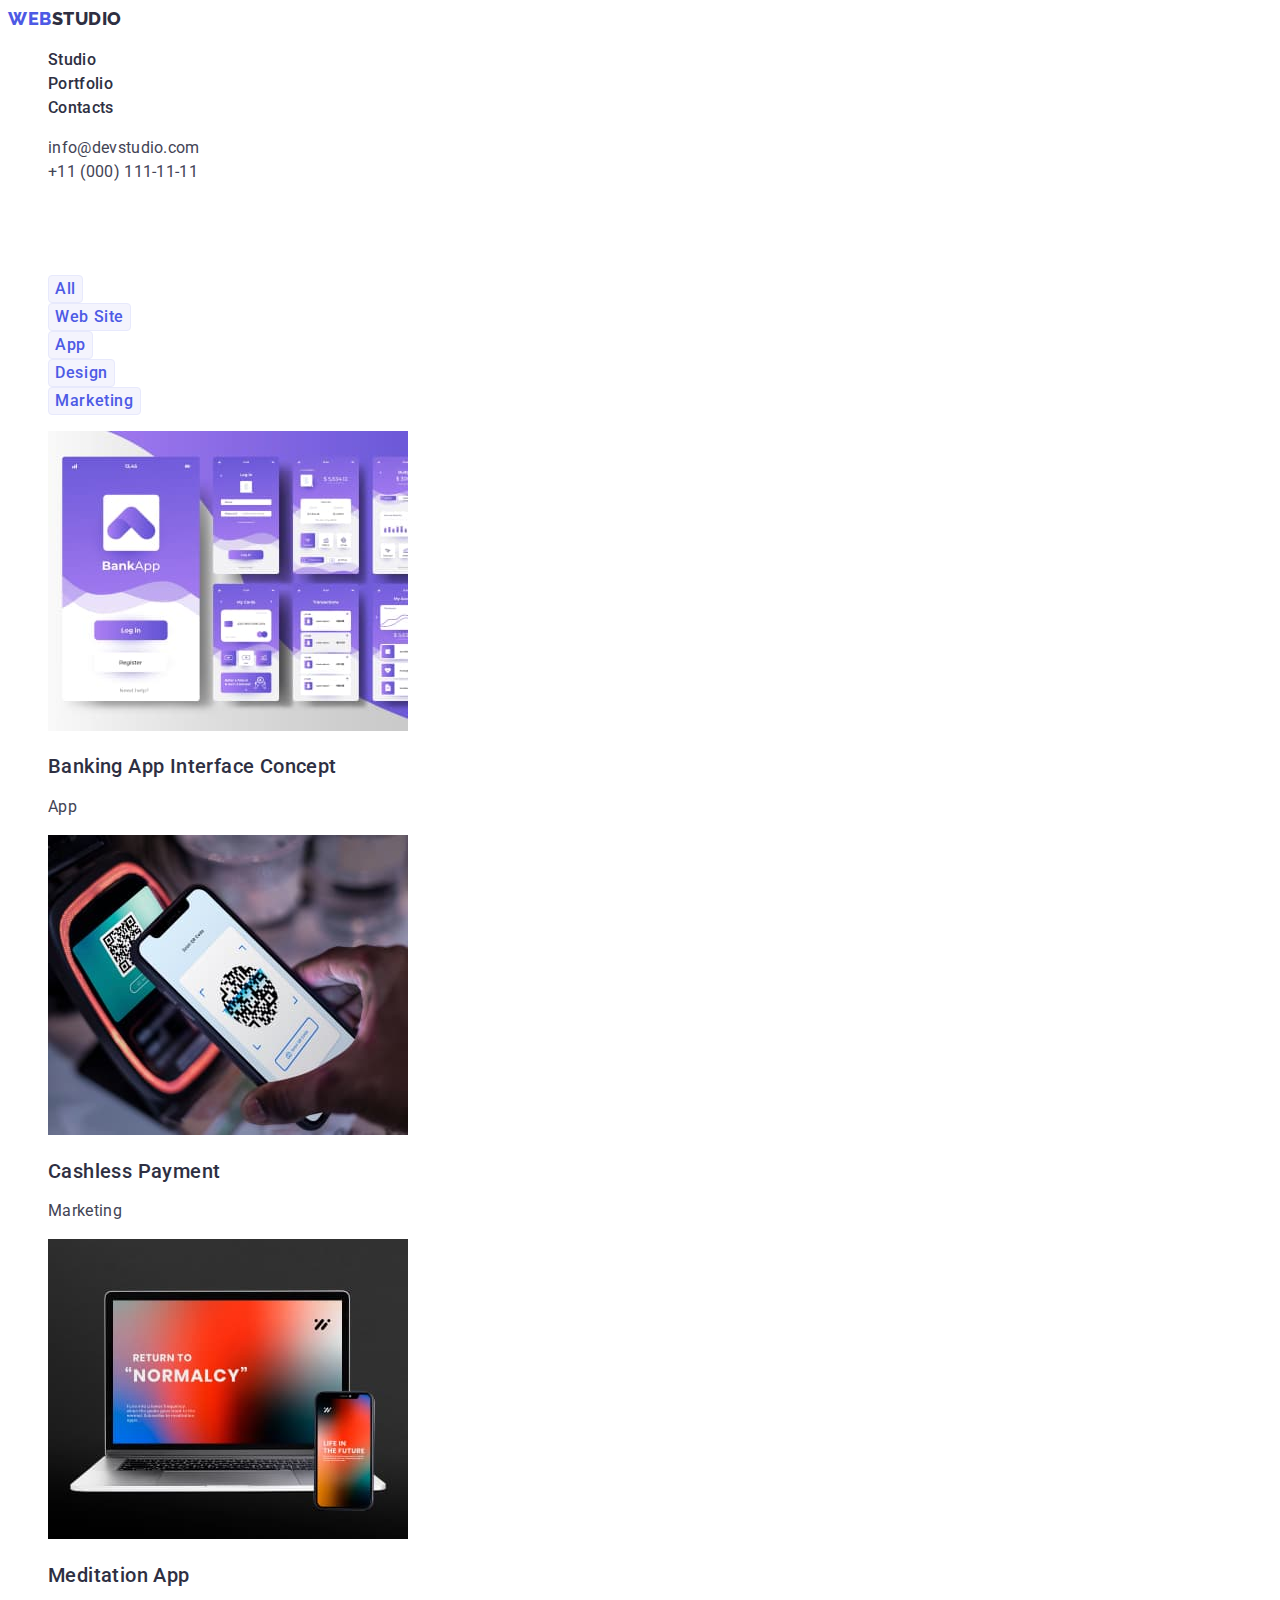
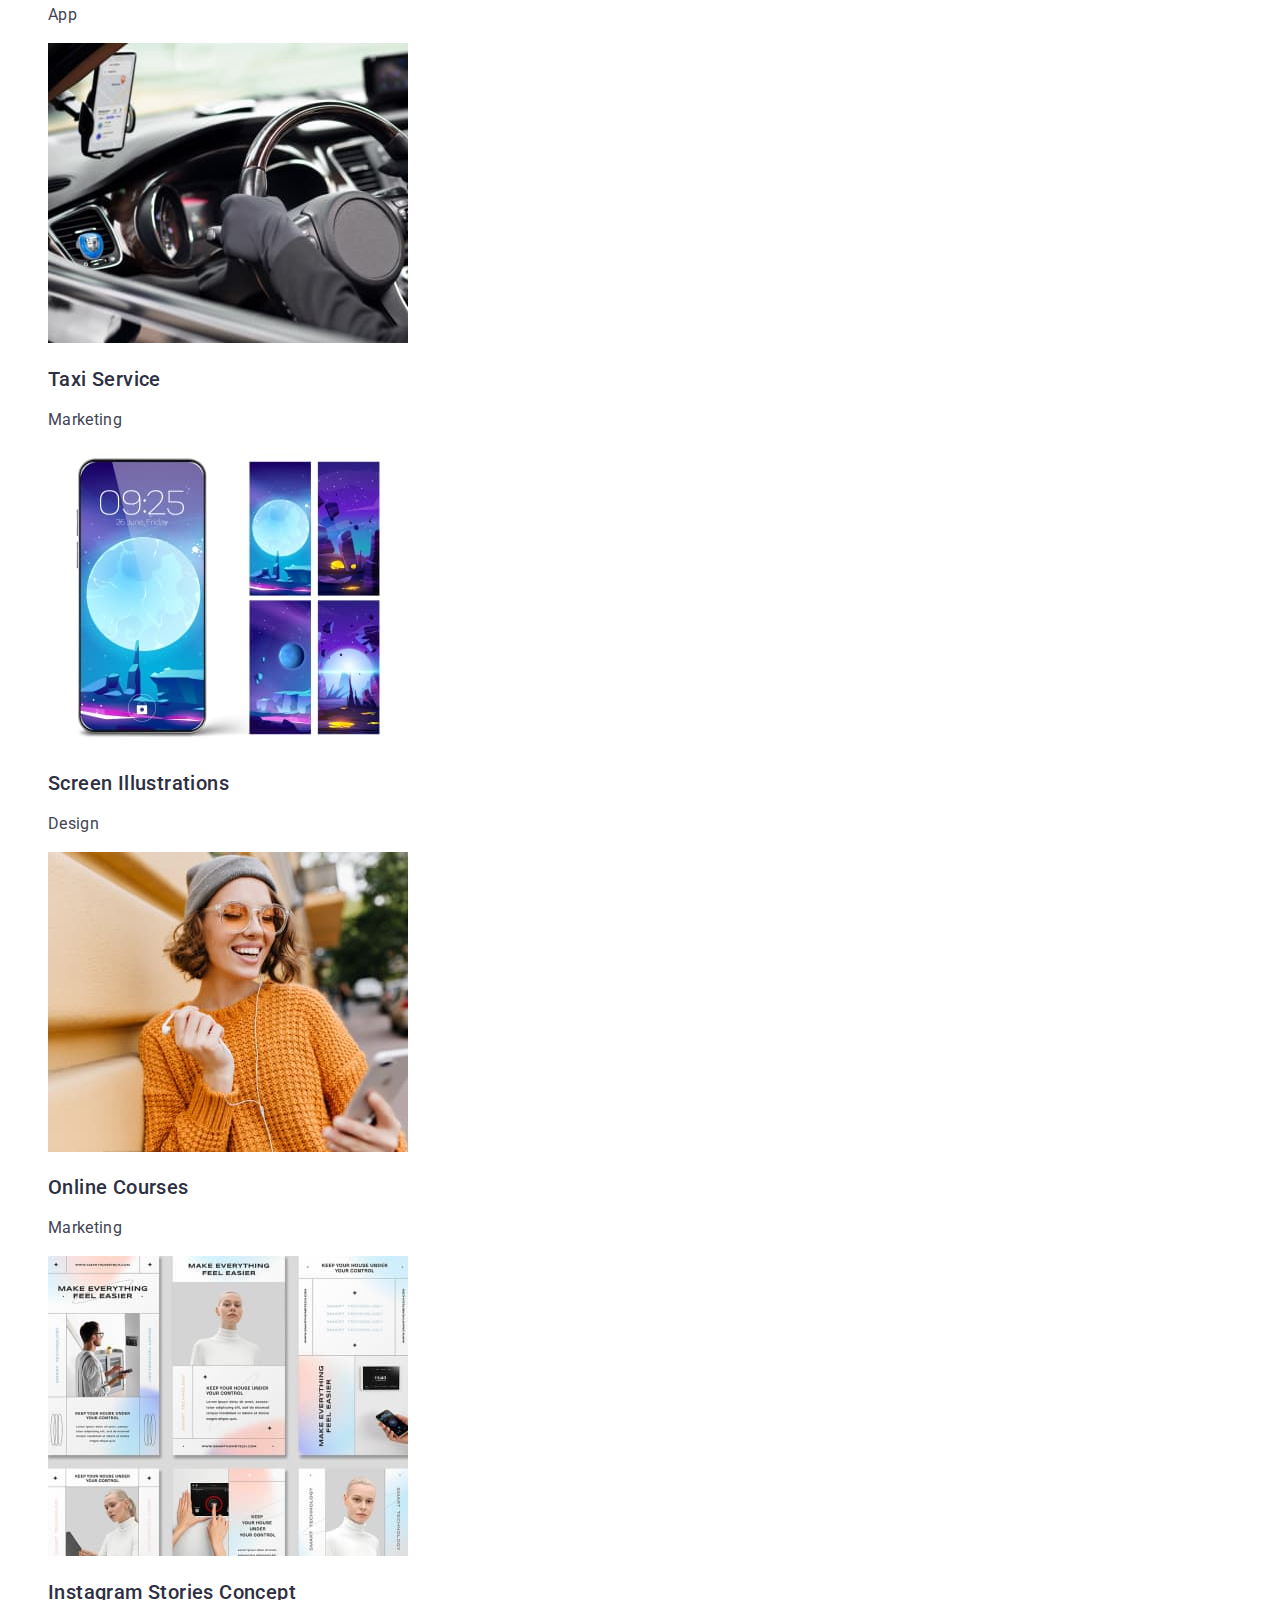
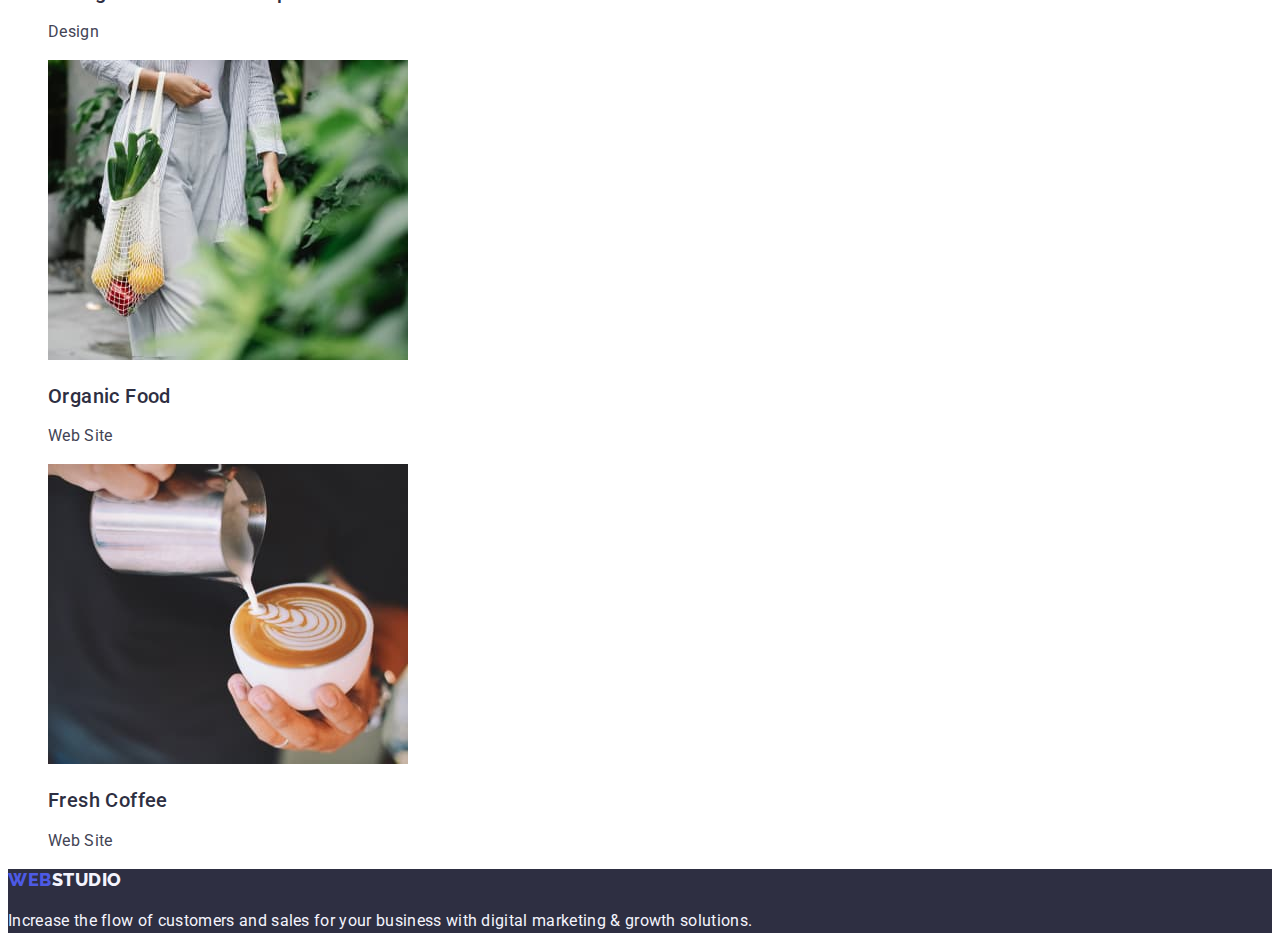
==== portfolio.html @ 6086977c "Homework #3 v.0" ====
<!DOCTYPE html>
<html lang="en">
  <head>
    <meta charset="UTF-8" />
    <meta http-equiv="X-UA-Compatible" content="IE=edge" />
    <meta name="viewport" content="width=device-width, initial-scale=1.0" />
    <title>Portfolio</title>
    <link rel="stylesheet" href="./css/styles.css" />
    <link rel="preconnect" href="https://fonts.googleapis.com" />
    <link rel="preconnect" href="https://fonts.gstatic.com" crossorigin />
    <link
      href="https://fonts.googleapis.com/css2?family=Raleway:wght@800&family=Roboto:wght@400;500;700;900&display=swap"
      rel="stylesheet"
    />
  </head>
  <body>
    <header class="header">
      <nav class="nav">
        <a class="link-logo link" href="./index.html"
          >Web<span class="color-logo-header">Studio</span></a
        >

        <ul class="list-menu list">
          <li><a class="link-menu link" href="./index.html">Studio</a></li>
          <li>
            <a class="link-menu link" href="./portfolio.html">Portfolio</a>
          </li>
          <li><a class="link-menu link" href="">Contacts</a></li>
        </ul>
      </nav>

      <address class="address">
        <ul class="list-address list">
          <li>
            <a class="link-address link" href="mailto:info@devstudio.com"
              >info@devstudio.com</a
            >
          </li>
          <li>
            <a class="link-address link" href="tel:+110001111111"
              >+11 (000) 111-11-11</a
            >
          </li>
        </ul>
      </address>
    </header>
    <main class="main">
      <section class="section">
        <h1 class="titleone-hidden">Portfolio</h1>

        <ul class="list-button-portfolio list">
          <li><button class="button-portfolio" type="button">All</button></li>
          <li>
            <button class="button-portfolio" type="button">Web Site</button>
          </li>
          <li><button class="button-portfolio" type="button">App</button></li>
          <li>
            <button class="button-portfolio" type="button">Design</button>
          </li>
          <li>
            <button class="button-portfolio" type="button">Marketing</button>
          </li>
        </ul>

        <ul class="list-activities list">
          <li>
            <a class="link-activites link" href="">
              <img
                src="./images/portfolio/banking.jpg"
                alt="Banking App Interface Concept"
                width="360"
                height="300"
              />
              <h2 class="titletwo-activites">Banking App Interface Concept</h2>
              <p class="text">App</p>
            </a>
          </li>
          <li>
            <a class="link-activites link" href="">
              <img
                src="./images/portfolio/cashless.jpg"
                alt="Cashless Payment"
                width="360"
                height="300"
              />
              <h2 class="titletwo-activites">Cashless Payment</h2>
              <p class="text">Marketing</p>
            </a>
          </li>
          <li>
            <a class="link-activites link" href="">
              <img
                src="./images/portfolio/meditation.jpg"
                alt="Meditation App"
                width="360"
                height="300"
              />
              <h2 class="titletwo-activites">Meditation App</h2>
              <p class="text">App</p>
            </a>
          </li>
          <li>
            <a class="link-activites link" href="">
              <img
                src="./images/portfolio/taxi.jpg"
                alt="Taxi Service"
                width="360"
                height="300"
              />
              <h2 class="titletwo-activites">Taxi Service</h2>
              <p class="text">Marketing</p>
            </a>
          </li>
          <li>
            <a class="link-activites link" href="">
              <img
                src="./images/portfolio/screen.jpg"
                alt="Screen Illustrations"
                width="360"
                height="300"
              />
              <h2 class="titletwo-activites">Screen Illustrations</h2>
              <p class="text">Design</p>
            </a>
          </li>
          <li>
            <a class="link-activites link" href="">
              <img
                src="./images/portfolio/online.jpg"
                alt="Online Courses"
                width="360"
                height="300"
              />
              <h2 class="titletwo-activites">Online Courses</h2>
              <p class="text">Marketing</p>
            </a>
          </li>
          <li>
            <a class="link-activites link" href="">
              <img
                src="./images/portfolio/instagram.jpg"
                alt="Instagram Stories Concept"
                width="360"
                height="300"
              />
              <h2 class="titletwo-activites">Instagram Stories Concept</h2>
              <p class="text">Design</p>
            </a>
          </li>
          <li>
            <a class="link-activites link" href="">
              <img
                src="./images/portfolio/organic.jpg"
                alt="Organic Food"
                width="360"
                height="300"
              />
              <h2 class="titletwo-activites">Organic Food</h2>
              <p class="text">Web Site</p>
            </a>
          </li>
          <li>
            <a class="link-activites link" href="">
              <img
                src="./images/portfolio/fresh.jpg"
                alt="Fresh Coffee"
                width="360"
                height="300"
              />
              <h2 class="titletwo-activites">Fresh Coffee</h2>
              <p class="text">Web Site</p>
            </a>
          </li>
        </ul>
      </section>
    </main>
    <footer class="footer">
      <a class="link-logo link" href="./index.html"
        >Web<span class="color-logo-footer">Studio</span></a
      >
      <p class="text-footer">
        Increase the flow of customers and sales for your business with digital
        marketing & growth solutions.
      </p>
    </footer>
  </body>
</html>
---- css/styles.css ----
:root {
  --background: #ffffff;
  --color: #434455;
}
body {
  font-family: "Roboto", sans-serif;
  font-size: 16px;
  font-weight: 400;
  font-style: normal;
  line-height: 1.5;
  letter-spacing: 0.02em;
  color: var(--color);
  background: var(--background);
}
.link {
  text-decoration: none;
}
.list {
  list-style: none;
}
.text {
  color: var(--color);
}
.link-logo {
  font-family: "Raleway", sans-serif;
  font-style: normal;
  font-weight: 800;
  font-size: 18px;
  line-height: 1.17;
  letter-spacing: 0.03em;
  text-transform: uppercase;
  color: #4d5ae5;
}
.color-logo-header {
  color: #2e2f42;
}
.list-menu .link-menu {
  font-weight: 500;
  color: #2e2f42;
}
.list-menu .link-menu:hover,
.list-menu .link-menu:focus {
  color: #404bbf;
}
.address {
  font-style: normal;
}
.list-address .link-address {
  color: #434455;
}
.list-address .link-address:hover,
.list-address .link-address:focus {
  color: #404bbf;
}
.sectionone-studio {
  background: #2e2f42;
}
.titleone-studio {
  font-weight: 700;
  font-size: 56px;
  line-height: 1.07;
  text-align: center;
  color: #ffffff;
  letter-spacing: 0.02em;
}
.button-studio {
  cursor: pointer;
  background: #4d5ae5;
  box-shadow: 0px 4px 4px rgba(0, 0, 0, 0.15);
  border-radius: 4px;
  font-family: "Roboto", sans-serif;
  font-style: normal;
  font-weight: 500;
  font-size: 16px;
  line-height: 24px;
  display: flex;
  align-items: center;
  letter-spacing: 0.04em;
  color: #ffffff;
}
.button-studio:hover,
.button-studio:focus {
  background: #404bbf;
}
.titletwo-hidden {
  visibility: hidden;
}
.titletwo {
  font-weight: 700;
  font-size: 36px;
  line-height: 1.11;
  text-align: center;
  letter-spacing: 0.02em;
  text-transform: capitalize;
  color: #2e2f42;
}
.sectionfour-studio {
  background: #f4f4fd;
}

.titlethree-skills {
  font-weight: 500;
  font-size: 20px;
  line-height: 1.2;
  letter-spacing: 0.02em;
  color: #2e2f42;
}
.titlethree-team {
  font-weight: 500;
  font-size: 20px;
  line-height: 1.2;
  letter-spacing: 0.02em;
  color: #2e2f42;
}
.titleone-hidden {
  visibility: hidden;
}
.button-portfolio {
  cursor: pointer;
  font-family: "Roboto", sans-serif;
  font-weight: 500;
  font-size: 16px;
  line-height: 1.5;
  display: flex;
  align-items: center;
  text-align: center;
  letter-spacing: 0.04em;
  color: #4d5ae5;
  background: #f4f4fd;
  border: 1px solid #e7e9fc;
  border-radius: 4px;
}
.button-portfolio:hover,
.button-portfolio:focus {
  background: #404bbf;
  box-shadow: 0px 3px 1px rgba(0, 0, 0, 0.1), 0px 2px 1px rgba(0, 0, 0, 0.08),
    0px 2px 2px rgba(0, 0, 0, 0.12);
  color: #ffffff;
}
.titletwo-activites {
  font-weight: 500;
  font-size: 20px;
  line-height: 1.2;
  letter-spacing: 0.02em;
  color: #2e2f42;
}
.element-list-team {
  background-color: #ffffff;
}
.footer {
  background: #2e2f42;
  color: #f4f4fd;
}
.color-logo-footer {
  color: #f4f4fd;
}
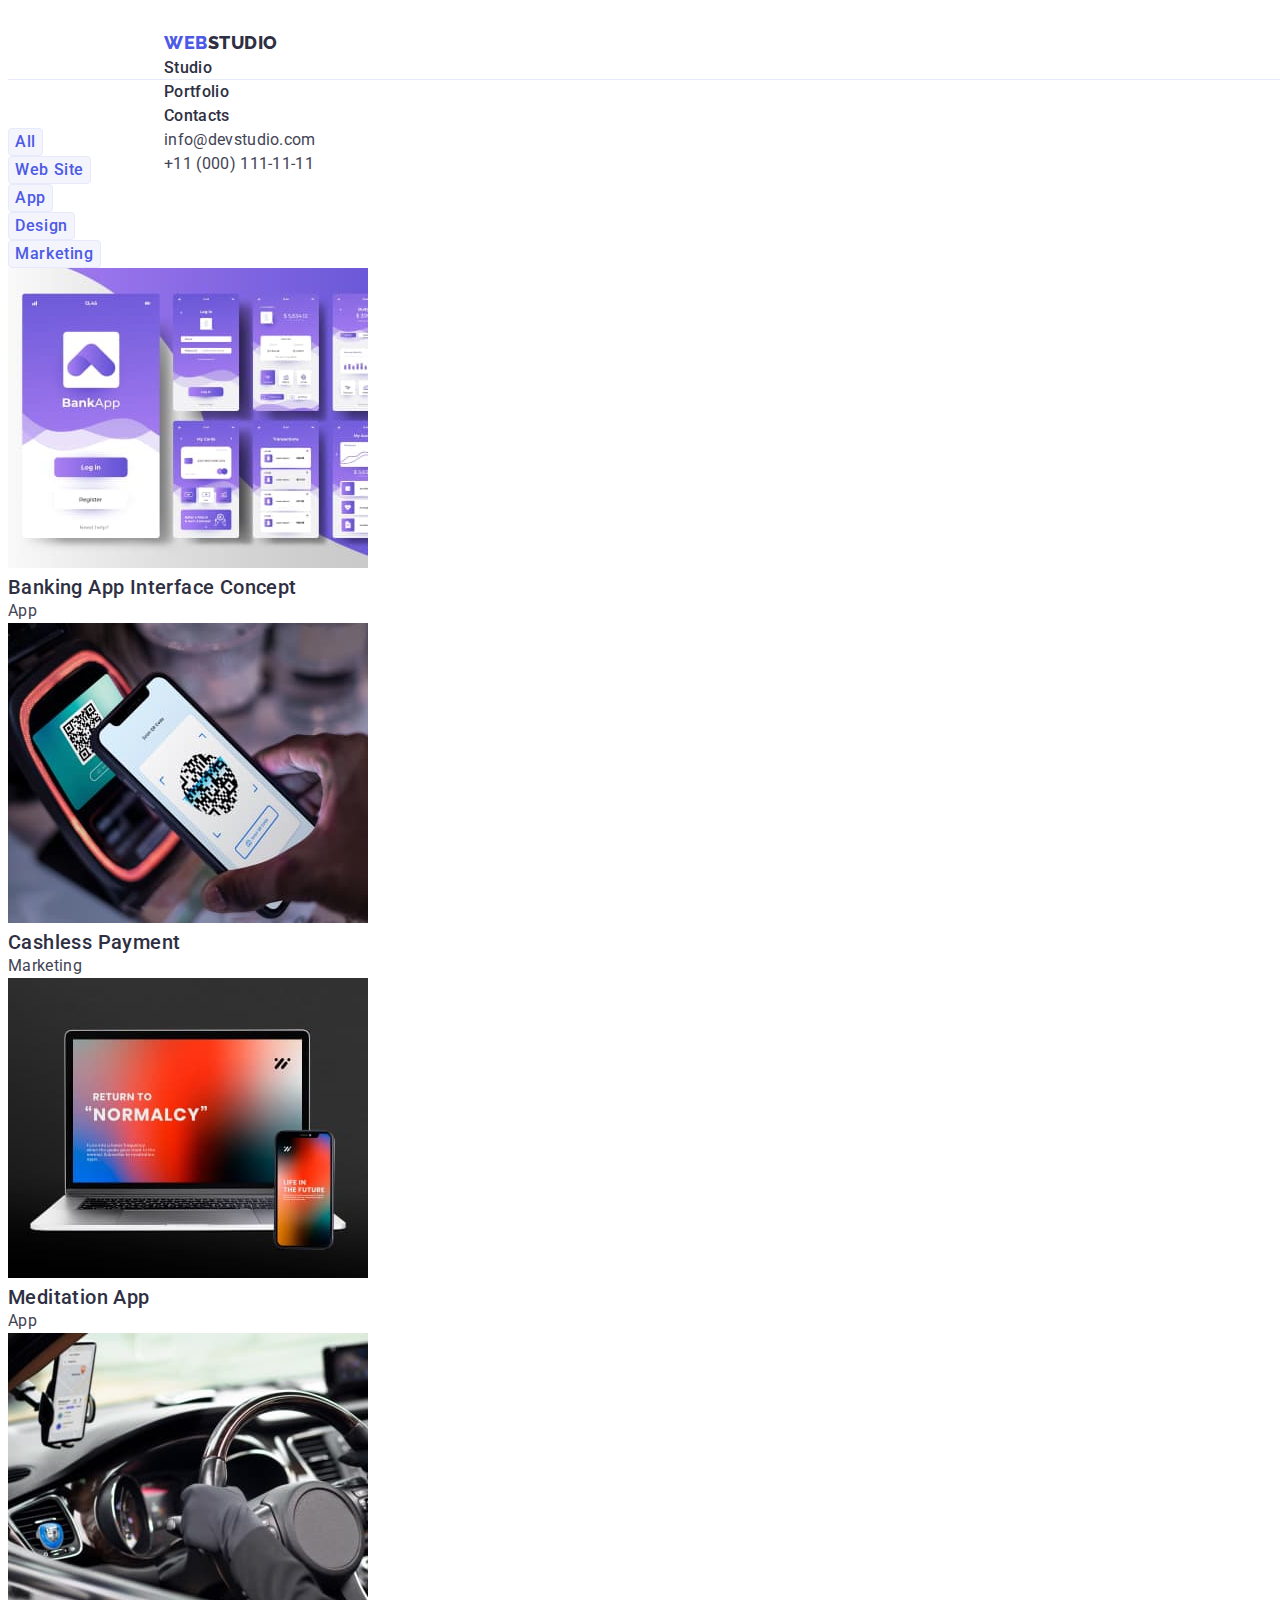
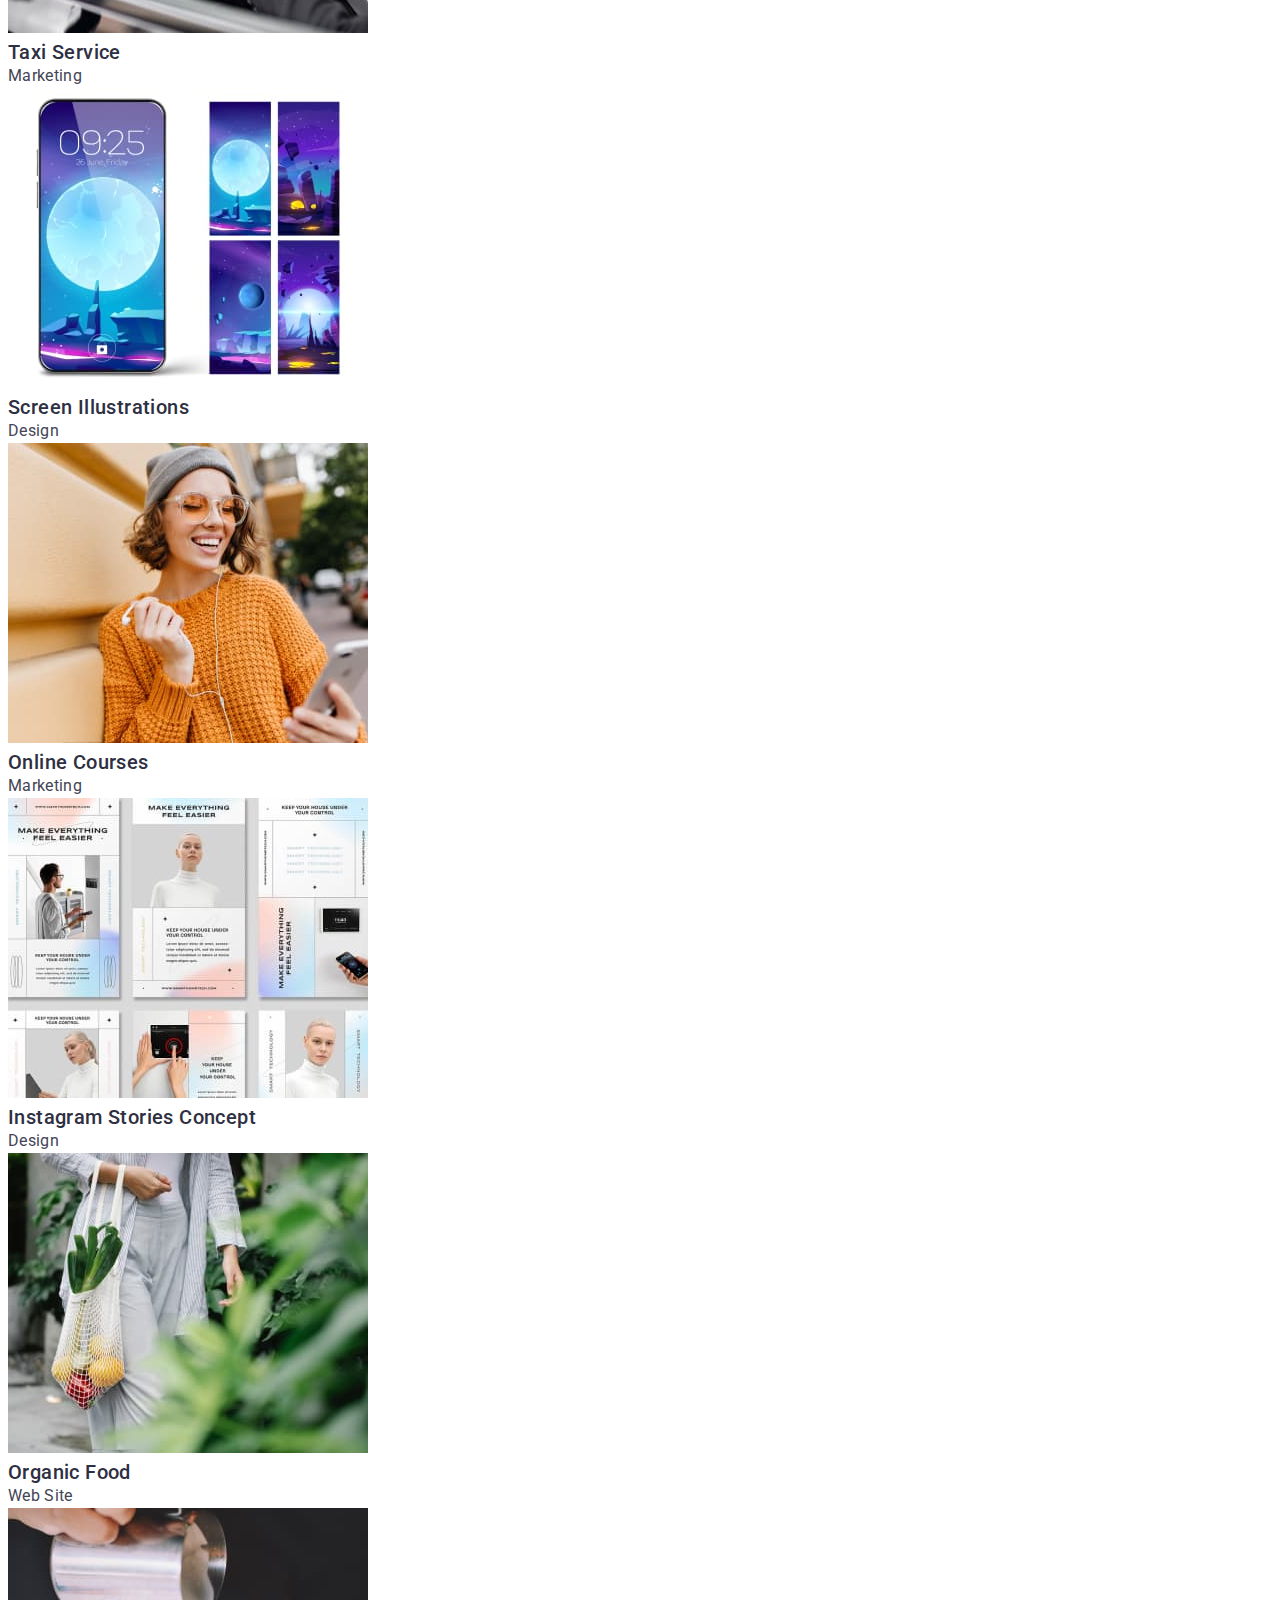
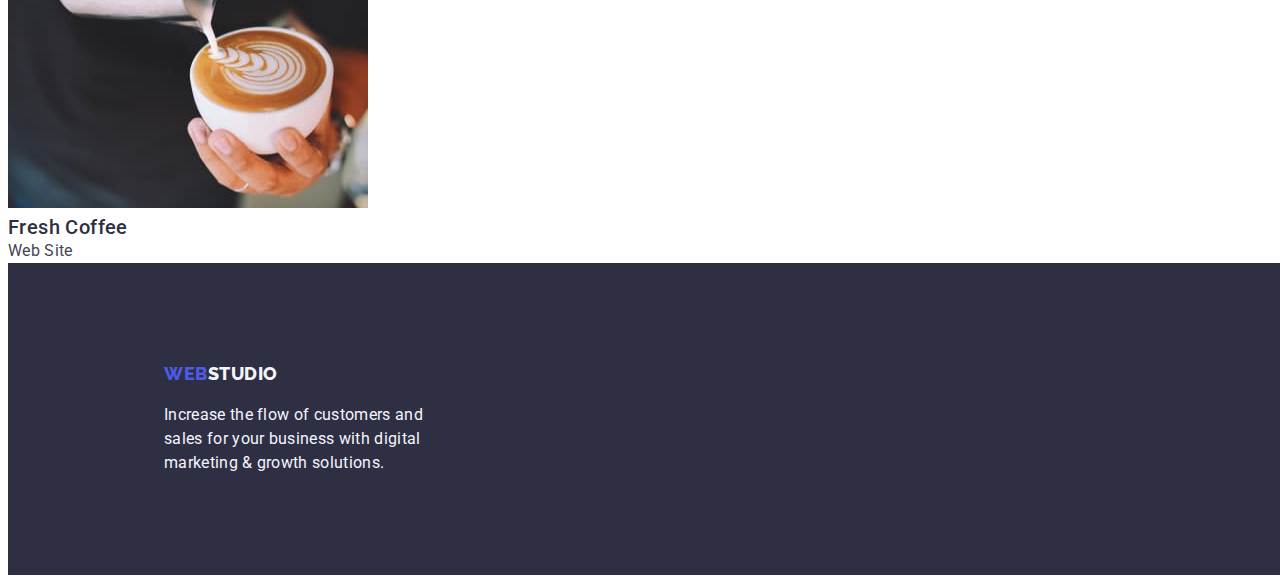
==== commit a423c92d: "Homework #3 v.0.1" ====
--- a/portfolio.html
+++ b/portfolio.html
@@ -5,183 +5,199 @@
     <meta http-equiv="X-UA-Compatible" content="IE=edge" />
     <meta name="viewport" content="width=device-width, initial-scale=1.0" />
     <title>Portfolio</title>
-    <link rel="stylesheet" href="./css/styles.css" />
     <link rel="preconnect" href="https://fonts.googleapis.com" />
     <link rel="preconnect" href="https://fonts.gstatic.com" crossorigin />
     <link
       href="https://fonts.googleapis.com/css2?family=Raleway:wght@800&family=Roboto:wght@400;500;700;900&display=swap"
       rel="stylesheet"
     />
+    <link
+      rel="stylesheet"
+      href="https://cdnjs.cloudflare.com/ajax/libs/modern-normalize/2.0.0/modern-normalize.min.css"
+      integrity="sha512-4xo8blKMVCiXpTaLzQSLSw3KFOVPWhm/TRtuPVc4WG6kUgjH6J03IBuG7JZPkcWMxJ5huwaBpOpnwYElP/m6wg=="
+      crossorigin="anonymous"
+      referrerpolicy="no-referrer"
+    />
+    <link rel="stylesheet" href="./css/styles.css" />
   </head>
+
   <body>
     <header class="header">
-      <nav class="nav">
-        <a class="link-logo link" href="./index.html"
-          >Web<span class="color-logo-header">Studio</span></a
-        >
-
-        <ul class="list-menu list">
-          <li><a class="link-menu link" href="./index.html">Studio</a></li>
-          <li>
-            <a class="link-menu link" href="./portfolio.html">Portfolio</a>
-          </li>
-          <li><a class="link-menu link" href="">Contacts</a></li>
-        </ul>
-      </nav>
-
-      <address class="address">
-        <ul class="list-address list">
-          <li>
-            <a class="link-address link" href="mailto:info@devstudio.com"
-              >info@devstudio.com</a
-            >
-          </li>
-          <li>
-            <a class="link-address link" href="tel:+110001111111"
-              >+11 (000) 111-11-11</a
-            >
-          </li>
-        </ul>
-      </address>
+      <div class="container-header">
+        <nav class="nav">
+          <a class="link-logo link" href="./index.html"
+            >Web<span class="color-logo-header">Studio</span></a
+          >
+
+          <ul class="list-menu list">
+            <li><a class="link-menu link" href="./index.html">Studio</a></li>
+            <li>
+              <a class="link-menu link" href="./portfolio.html">Portfolio</a>
+            </li>
+            <li><a class="link-menu link" href="">Contacts</a></li>
+          </ul>
+        </nav>
+
+        <address class="address">
+          <ul class="list-address list">
+            <li>
+              <a class="link-address link" href="mailto:info@devstudio.com"
+                >info@devstudio.com</a
+              >
+            </li>
+            <li>
+              <a class="link-address link" href="tel:+110001111111"
+                >+11 (000) 111-11-11</a
+              >
+            </li>
+          </ul>
+        </address>
+      </div>
     </header>
     <main class="main">
       <section class="section">
-        <h1 class="titleone-hidden">Portfolio</h1>
-
-        <ul class="list-button-portfolio list">
-          <li><button class="button-portfolio" type="button">All</button></li>
-          <li>
-            <button class="button-portfolio" type="button">Web Site</button>
-          </li>
-          <li><button class="button-portfolio" type="button">App</button></li>
-          <li>
-            <button class="button-portfolio" type="button">Design</button>
-          </li>
-          <li>
-            <button class="button-portfolio" type="button">Marketing</button>
-          </li>
-        </ul>
-
-        <ul class="list-activities list">
-          <li>
-            <a class="link-activites link" href="">
-              <img
-                src="./images/portfolio/banking.jpg"
-                alt="Banking App Interface Concept"
-                width="360"
-                height="300"
-              />
-              <h2 class="titletwo-activites">Banking App Interface Concept</h2>
-              <p class="text">App</p>
-            </a>
-          </li>
-          <li>
-            <a class="link-activites link" href="">
-              <img
-                src="./images/portfolio/cashless.jpg"
-                alt="Cashless Payment"
-                width="360"
-                height="300"
-              />
-              <h2 class="titletwo-activites">Cashless Payment</h2>
-              <p class="text">Marketing</p>
-            </a>
-          </li>
-          <li>
-            <a class="link-activites link" href="">
-              <img
-                src="./images/portfolio/meditation.jpg"
-                alt="Meditation App"
-                width="360"
-                height="300"
-              />
-              <h2 class="titletwo-activites">Meditation App</h2>
-              <p class="text">App</p>
-            </a>
-          </li>
-          <li>
-            <a class="link-activites link" href="">
-              <img
-                src="./images/portfolio/taxi.jpg"
-                alt="Taxi Service"
-                width="360"
-                height="300"
-              />
-              <h2 class="titletwo-activites">Taxi Service</h2>
-              <p class="text">Marketing</p>
-            </a>
-          </li>
-          <li>
-            <a class="link-activites link" href="">
-              <img
-                src="./images/portfolio/screen.jpg"
-                alt="Screen Illustrations"
-                width="360"
-                height="300"
-              />
-              <h2 class="titletwo-activites">Screen Illustrations</h2>
-              <p class="text">Design</p>
-            </a>
-          </li>
-          <li>
-            <a class="link-activites link" href="">
-              <img
-                src="./images/portfolio/online.jpg"
-                alt="Online Courses"
-                width="360"
-                height="300"
-              />
-              <h2 class="titletwo-activites">Online Courses</h2>
-              <p class="text">Marketing</p>
-            </a>
-          </li>
-          <li>
-            <a class="link-activites link" href="">
-              <img
-                src="./images/portfolio/instagram.jpg"
-                alt="Instagram Stories Concept"
-                width="360"
-                height="300"
-              />
-              <h2 class="titletwo-activites">Instagram Stories Concept</h2>
-              <p class="text">Design</p>
-            </a>
-          </li>
-          <li>
-            <a class="link-activites link" href="">
-              <img
-                src="./images/portfolio/organic.jpg"
-                alt="Organic Food"
-                width="360"
-                height="300"
-              />
-              <h2 class="titletwo-activites">Organic Food</h2>
-              <p class="text">Web Site</p>
-            </a>
-          </li>
-          <li>
-            <a class="link-activites link" href="">
-              <img
-                src="./images/portfolio/fresh.jpg"
-                alt="Fresh Coffee"
-                width="360"
-                height="300"
-              />
-              <h2 class="titletwo-activites">Fresh Coffee</h2>
-              <p class="text">Web Site</p>
-            </a>
-          </li>
-        </ul>
+        <div class="container">
+          <h1 class="titleone-hidden">Portfolio</h1>
+
+          <ul class="list-button-portfolio list">
+            <li><button class="button-portfolio" type="button">All</button></li>
+            <li>
+              <button class="button-portfolio" type="button">Web Site</button>
+            </li>
+            <li><button class="button-portfolio" type="button">App</button></li>
+            <li>
+              <button class="button-portfolio" type="button">Design</button>
+            </li>
+            <li>
+              <button class="button-portfolio" type="button">Marketing</button>
+            </li>
+          </ul>
+
+          <ul class="list-activities list">
+            <li>
+              <a class="link-activites link" href="">
+                <img
+                  src="./images/portfolio/banking.jpg"
+                  alt="Banking App Interface Concept"
+                  width="360"
+                  height="300"
+                />
+                <h2 class="titletwo-activites">
+                  Banking App Interface Concept
+                </h2>
+                <p class="text">App</p>
+              </a>
+            </li>
+            <li>
+              <a class="link-activites link" href="">
+                <img
+                  src="./images/portfolio/cashless.jpg"
+                  alt="Cashless Payment"
+                  width="360"
+                  height="300"
+                />
+                <h2 class="titletwo-activites">Cashless Payment</h2>
+                <p class="text">Marketing</p>
+              </a>
+            </li>
+            <li>
+              <a class="link-activites link" href="">
+                <img
+                  src="./images/portfolio/meditation.jpg"
+                  alt="Meditation App"
+                  width="360"
+                  height="300"
+                />
+                <h2 class="titletwo-activites">Meditation App</h2>
+                <p class="text">App</p>
+              </a>
+            </li>
+            <li>
+              <a class="link-activites link" href="">
+                <img
+                  src="./images/portfolio/taxi.jpg"
+                  alt="Taxi Service"
+                  width="360"
+                  height="300"
+                />
+                <h2 class="titletwo-activites">Taxi Service</h2>
+                <p class="text">Marketing</p>
+              </a>
+            </li>
+            <li>
+              <a class="link-activites link" href="">
+                <img
+                  src="./images/portfolio/screen.jpg"
+                  alt="Screen Illustrations"
+                  width="360"
+                  height="300"
+                />
+                <h2 class="titletwo-activites">Screen Illustrations</h2>
+                <p class="text">Design</p>
+              </a>
+            </li>
+            <li>
+              <a class="link-activites link" href="">
+                <img
+                  src="./images/portfolio/online.jpg"
+                  alt="Online Courses"
+                  width="360"
+                  height="300"
+                />
+                <h2 class="titletwo-activites">Online Courses</h2>
+                <p class="text">Marketing</p>
+              </a>
+            </li>
+            <li>
+              <a class="link-activites link" href="">
+                <img
+                  src="./images/portfolio/instagram.jpg"
+                  alt="Instagram Stories Concept"
+                  width="360"
+                  height="300"
+                />
+                <h2 class="titletwo-activites">Instagram Stories Concept</h2>
+                <p class="text">Design</p>
+              </a>
+            </li>
+            <li>
+              <a class="link-activites link" href="">
+                <img
+                  src="./images/portfolio/organic.jpg"
+                  alt="Organic Food"
+                  width="360"
+                  height="300"
+                />
+                <h2 class="titletwo-activites">Organic Food</h2>
+                <p class="text">Web Site</p>
+              </a>
+            </li>
+            <li>
+              <a class="link-activites link" href="">
+                <img
+                  src="./images/portfolio/fresh.jpg"
+                  alt="Fresh Coffee"
+                  width="360"
+                  height="300"
+                />
+                <h2 class="titletwo-activites">Fresh Coffee</h2>
+                <p class="text">Web Site</p>
+              </a>
+            </li>
+          </ul>
+        </div>
       </section>
     </main>
     <footer class="footer">
-      <a class="link-logo link" href="./index.html"
-        >Web<span class="color-logo-footer">Studio</span></a
-      >
-      <p class="text-footer">
-        Increase the flow of customers and sales for your business with digital
-        marketing & growth solutions.
-      </p>
+      <div class="container-footer">
+        <a class="link-logo link" href="./index.html"
+          >Web<span class="color-logo-footer">Studio</span></a
+        >
+        <p class="text-footer">
+          Increase the flow of customers and sales for your business with
+          digital marketing & growth solutions.
+        </p>
+      </div>
     </footer>
   </body>
 </html>
--- a/css/styles.css
+++ b/css/styles.css
@@ -2,6 +2,12 @@
   --background: #ffffff;
   --color: #434455;
 }
+*,
+*::before,
+*::after {
+  box-sizing: border-box;
+}
+
 body {
   font-family: "Roboto", sans-serif;
   font-size: 16px;
@@ -12,6 +18,23 @@
   color: var(--color);
   background: var(--background);
 }
+h1,
+h2,
+h3,
+h4,
+h5,
+h6 {
+  margin: 0;
+  padding: 0;
+}
+p {
+  margin: 0;
+  padding: 0;
+}
+ul {
+  margin: 0;
+  padding: 0;
+}
 .link {
   text-decoration: none;
 }
@@ -21,6 +44,18 @@
 .text {
   color: var(--color);
 }
+.header {
+  width: 1440px;
+  height: 72px;
+  padding: 24px 141px;
+  border-bottom: 1px solid #e7e9fc;
+}
+
+.container-header {
+  width: 1158px;
+  padding: 0 15px;
+}
+
 .link-logo {
   font-family: "Raleway", sans-serif;
   font-style: normal;
@@ -45,6 +80,7 @@
 .address {
   font-style: normal;
 }
+
 .list-address .link-address {
   color: #434455;
 }
@@ -54,6 +90,13 @@
 }
 .sectionone-studio {
   background: #2e2f42;
+  width: 1440px;
+  height: 600px;
+  padding: 0 141px;
+}
+.container-sectionone {
+  width: 1158px;
+  padding: 0 331px;
 }
 .titleone-studio {
   font-weight: 700;
@@ -62,8 +105,11 @@
   text-align: center;
   color: #ffffff;
   letter-spacing: 0.02em;
+  width: 496px;
+  padding-top: 188px;
 }
 .button-studio {
+  margin-left: 164px;
   cursor: pointer;
   background: #4d5ae5;
   box-shadow: 0px 4px 4px rgba(0, 0, 0, 0.15);
@@ -73,14 +119,25 @@
   font-weight: 500;
   font-size: 16px;
   line-height: 24px;
-  display: flex;
-  align-items: center;
   letter-spacing: 0.04em;
   color: #ffffff;
+  width: 169px;
+  height: 56px;
+  margin-top: 48px;
 }
 .button-studio:hover,
 .button-studio:focus {
   background: #404bbf;
+}
+.sectiontwo-studio {
+  width: 1440px;
+  padding: 0 141px;
+}
+.container-sectiontwo {
+  margin-top: 120px;
+  margin-bottom: 120px;
+  width: 1158px;
+  padding: 0 15px;
 }
 .titletwo-hidden {
   visibility: hidden;
@@ -94,10 +151,26 @@
   text-transform: capitalize;
   color: #2e2f42;
 }
+.sectionthree-studio {
+  width: 1440px;
+  height: 412px;
+  padding: 0 141px;
+  margin-bottom: 120px;
+}
+.container-sectionthree {
+  width: 1158px;
+  padding: 0 15px;
+}
 .sectionfour-studio {
   background: #f4f4fd;
-}
-
+  width: 1440px;
+  height: 732px;
+  padding: 0 141px;
+}
+.container-sectionfour {
+  width: 1158px;
+  padding: 0 15px;
+}
 .titlethree-skills {
   font-weight: 500;
   font-size: 20px;
@@ -150,7 +223,18 @@
 .footer {
   background: #2e2f42;
   color: #f4f4fd;
+  width: 1440px;
+  height: 312px;
+  padding: 100px 141px;
+}
+.container-footer {
+  width: 1158px;
+  padding: 0 15px;
 }
 .color-logo-footer {
   color: #f4f4fd;
 }
+.text-footer {
+  width: 264px;
+  margin-top: 16px;
+}
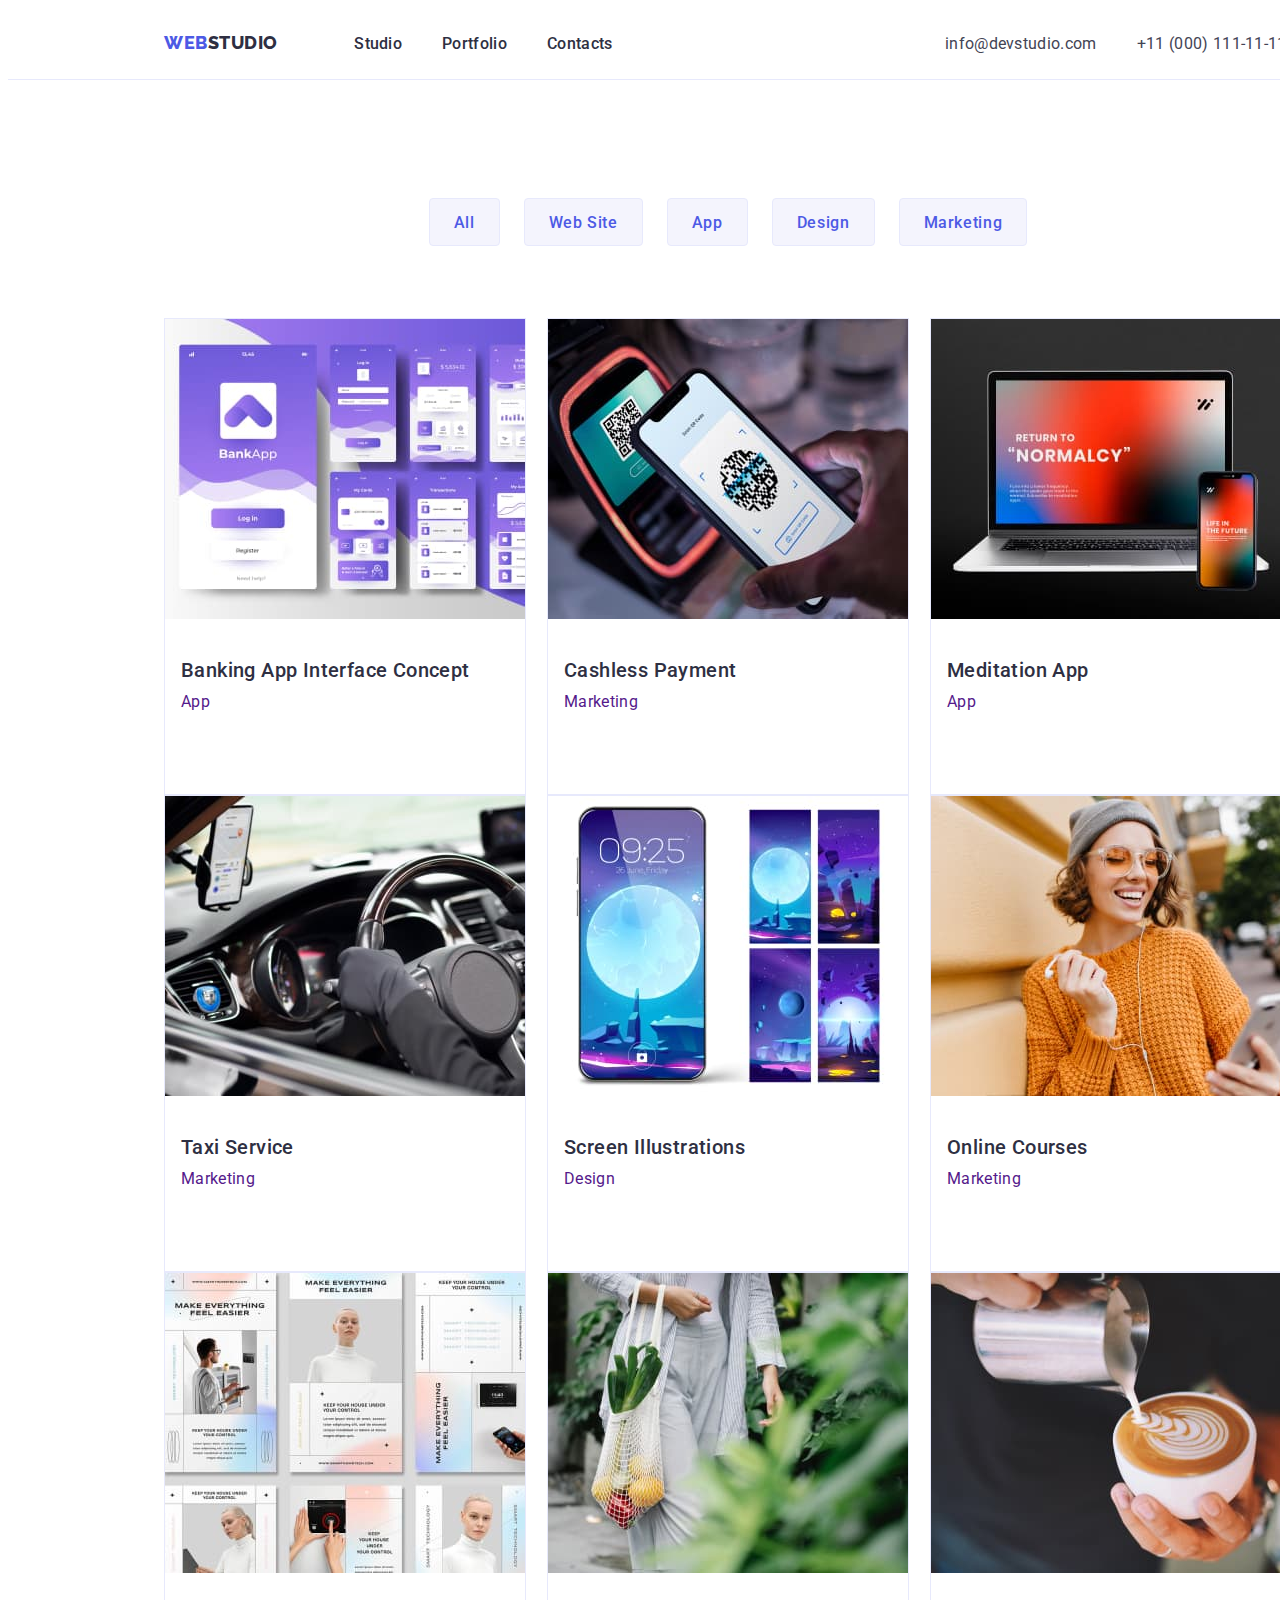
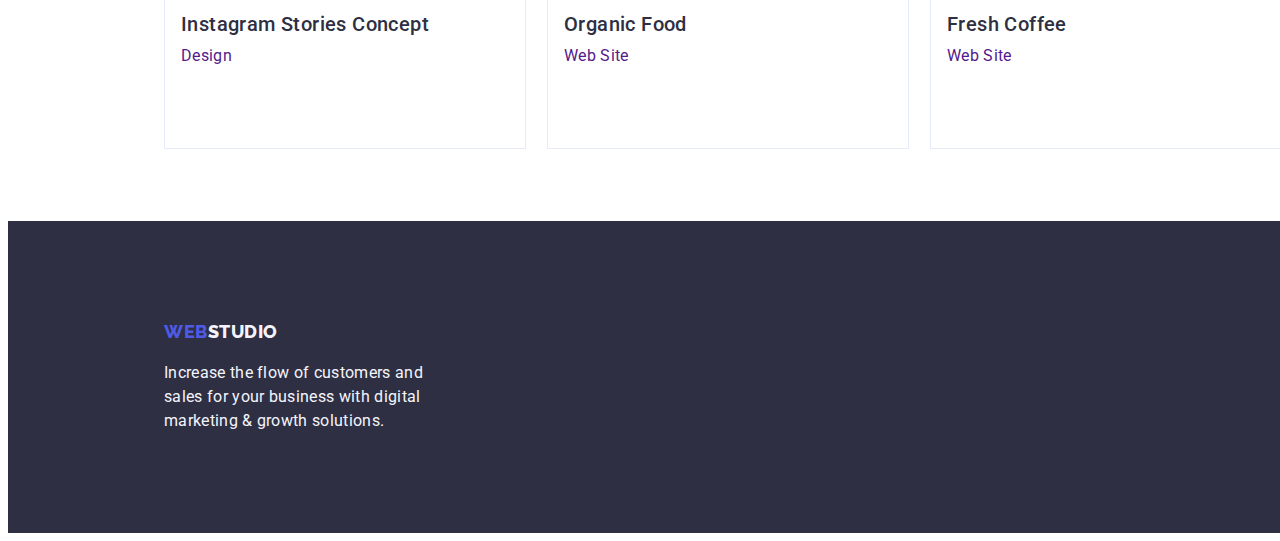
==== commit f7603353: "Homework #3 v.1" ====
--- a/portfolio.html
+++ b/portfolio.html
@@ -55,8 +55,8 @@
       </div>
     </header>
     <main class="main">
-      <section class="section">
-        <div class="container">
+      <section class="section-portfolio">
+        <div class="container-portfolio">
           <h1 class="titleone-hidden">Portfolio</h1>
 
           <ul class="list-button-portfolio list">
@@ -74,7 +74,7 @@
           </ul>
 
           <ul class="list-activities list">
-            <li>
+            <li class="element-activites">
               <a class="link-activites link" href="">
                 <img
                   src="./images/portfolio/banking.jpg"
@@ -85,10 +85,10 @@
                 <h2 class="titletwo-activites">
                   Banking App Interface Concept
                 </h2>
-                <p class="text">App</p>
-              </a>
-            </li>
-            <li>
+                <p class="text-portfolio">App</p>
+              </a>
+            </li>
+            <li class="element-activites">
               <a class="link-activites link" href="">
                 <img
                   src="./images/portfolio/cashless.jpg"
@@ -97,10 +97,10 @@
                   height="300"
                 />
                 <h2 class="titletwo-activites">Cashless Payment</h2>
-                <p class="text">Marketing</p>
-              </a>
-            </li>
-            <li>
+                <p class="text-portfolio">Marketing</p>
+              </a>
+            </li>
+            <li class="element-activites">
               <a class="link-activites link" href="">
                 <img
                   src="./images/portfolio/meditation.jpg"
@@ -109,10 +109,10 @@
                   height="300"
                 />
                 <h2 class="titletwo-activites">Meditation App</h2>
-                <p class="text">App</p>
-              </a>
-            </li>
-            <li>
+                <p class="text-portfolio">App</p>
+              </a>
+            </li>
+            <li class="element-activites">
               <a class="link-activites link" href="">
                 <img
                   src="./images/portfolio/taxi.jpg"
@@ -121,10 +121,10 @@
                   height="300"
                 />
                 <h2 class="titletwo-activites">Taxi Service</h2>
-                <p class="text">Marketing</p>
-              </a>
-            </li>
-            <li>
+                <p class="text-portfolio">Marketing</p>
+              </a>
+            </li>
+            <li class="element-activites">
               <a class="link-activites link" href="">
                 <img
                   src="./images/portfolio/screen.jpg"
@@ -133,10 +133,10 @@
                   height="300"
                 />
                 <h2 class="titletwo-activites">Screen Illustrations</h2>
-                <p class="text">Design</p>
-              </a>
-            </li>
-            <li>
+                <p class="text-portfolio">Design</p>
+              </a>
+            </li>
+            <li class="element-activites">
               <a class="link-activites link" href="">
                 <img
                   src="./images/portfolio/online.jpg"
@@ -145,10 +145,10 @@
                   height="300"
                 />
                 <h2 class="titletwo-activites">Online Courses</h2>
-                <p class="text">Marketing</p>
-              </a>
-            </li>
-            <li>
+                <p class="text-portfolio">Marketing</p>
+              </a>
+            </li>
+            <li class="element-activites">
               <a class="link-activites link" href="">
                 <img
                   src="./images/portfolio/instagram.jpg"
@@ -157,10 +157,10 @@
                   height="300"
                 />
                 <h2 class="titletwo-activites">Instagram Stories Concept</h2>
-                <p class="text">Design</p>
-              </a>
-            </li>
-            <li>
+                <p class="text-portfolio">Design</p>
+              </a>
+            </li>
+            <li class="element-activites">
               <a class="link-activites link" href="">
                 <img
                   src="./images/portfolio/organic.jpg"
@@ -169,10 +169,10 @@
                   height="300"
                 />
                 <h2 class="titletwo-activites">Organic Food</h2>
-                <p class="text">Web Site</p>
-              </a>
-            </li>
-            <li>
+                <p class="text-portfolio">Web Site</p>
+              </a>
+            </li>
+            <li class="element-activites">
               <a class="link-activites link" href="">
                 <img
                   src="./images/portfolio/fresh.jpg"
@@ -181,7 +181,7 @@
                   height="300"
                 />
                 <h2 class="titletwo-activites">Fresh Coffee</h2>
-                <p class="text">Web Site</p>
+                <p class="text-portfolio">Web Site</p>
               </a>
             </li>
           </ul>
--- a/css/styles.css
+++ b/css/styles.css
@@ -55,7 +55,9 @@
   width: 1158px;
   padding: 0 15px;
 }
-
+.nav {
+  display: inline;
+}
 .link-logo {
   font-family: "Raleway", sans-serif;
   font-style: normal;
@@ -69,6 +71,11 @@
 .color-logo-header {
   color: #2e2f42;
 }
+.list-menu {
+  display: inline-flex;
+  gap: 40px;
+  margin-left: 72px;
+}
 .list-menu .link-menu {
   font-weight: 500;
   color: #2e2f42;
@@ -79,8 +86,13 @@
 }
 .address {
   font-style: normal;
-}
-
+  display: inline;
+}
+.list-address {
+  display: inline-flex;
+  gap: 40px;
+  margin-left: 328px;
+}
 .list-address .link-address {
   color: #434455;
 }
@@ -134,7 +146,7 @@
   padding: 0 141px;
 }
 .container-sectiontwo {
-  margin-top: 120px;
+  margin-top: 96px;
   margin-bottom: 120px;
   width: 1158px;
   padding: 0 15px;
@@ -142,6 +154,12 @@
 .titletwo-hidden {
   visibility: hidden;
 }
+.list-skills {
+  display: flex;
+  justify-content: space-between;
+  gap: 22px;
+}
+
 .titletwo {
   font-weight: 700;
   font-size: 36px;
@@ -161,6 +179,12 @@
   width: 1158px;
   padding: 0 15px;
 }
+.list-gadget {
+  display: flex;
+  justify-content: space-between;
+  gap: 22px;
+  margin-top: 72px;
+}
 .sectionfour-studio {
   background: #f4f4fd;
   width: 1440px;
@@ -169,7 +193,17 @@
 }
 .container-sectionfour {
   width: 1158px;
-  padding: 0 15px;
+  padding: 120px 15px;
+}
+.titletwo-sectionfour {
+  margin-bottom: 72px;
+  font-weight: 700;
+  font-size: 36px;
+  line-height: 1.11;
+  text-align: center;
+  letter-spacing: 0.02em;
+  text-transform: capitalize;
+  color: #2e2f42;
 }
 .titlethree-skills {
   font-weight: 500;
@@ -177,6 +211,13 @@
   line-height: 1.2;
   letter-spacing: 0.02em;
   color: #2e2f42;
+  margin-bottom: 8px;
+}
+
+.list-team {
+  display: flex;
+  justify-content: space-between;
+  gap: 22px;
 }
 .titlethree-team {
   font-weight: 500;
@@ -184,9 +225,30 @@
   line-height: 1.2;
   letter-spacing: 0.02em;
   color: #2e2f42;
+  margin-top: 32px;
+  margin-bottom: 8px;
+  text-align: center;
+}
+.text-team {
+  margin-bottom: 32px;
+  text-align: center;
+}
+.section-portfolio {
+  width: 1440px;
+  padding: 0 141px;
+  margin-top: 70px;
+}
+.container-portfolio {
+  width: 1158px;
+  padding: 0 15px;
 }
 .titleone-hidden {
   visibility: hidden;
+}
+.list-button-portfolio {
+  display: flex;
+  gap: 24px;
+  justify-content: center;
 }
 .button-portfolio {
   cursor: pointer;
@@ -194,7 +256,6 @@
   font-weight: 500;
   font-size: 16px;
   line-height: 1.5;
-  display: flex;
   align-items: center;
   text-align: center;
   letter-spacing: 0.04em;
@@ -202,6 +263,8 @@
   background: #f4f4fd;
   border: 1px solid #e7e9fc;
   border-radius: 4px;
+  height: 48px;
+  padding: 12px 24px;
 }
 .button-portfolio:hover,
 .button-portfolio:focus {
@@ -210,12 +273,29 @@
     0px 2px 2px rgba(0, 0, 0, 0.12);
   color: #ffffff;
 }
+.list-activities {
+  display: flex;
+  justify-content: space-between;
+  flex-wrap: wrap;
+  padding-top: 72px;
+  padding-bottom: 72px;
+}
+.element-activites {
+  border: 1px solid #e7e9fc;
+}
 .titletwo-activites {
   font-weight: 500;
   font-size: 20px;
   line-height: 1.2;
   letter-spacing: 0.02em;
   color: #2e2f42;
+  padding-top: 32px;
+  padding-bottom: 8px;
+  padding-left: 16px;
+}
+.text-portfolio {
+  padding-bottom: 80px;
+  padding-left: 16px;
 }
 .element-list-team {
   background-color: #ffffff;
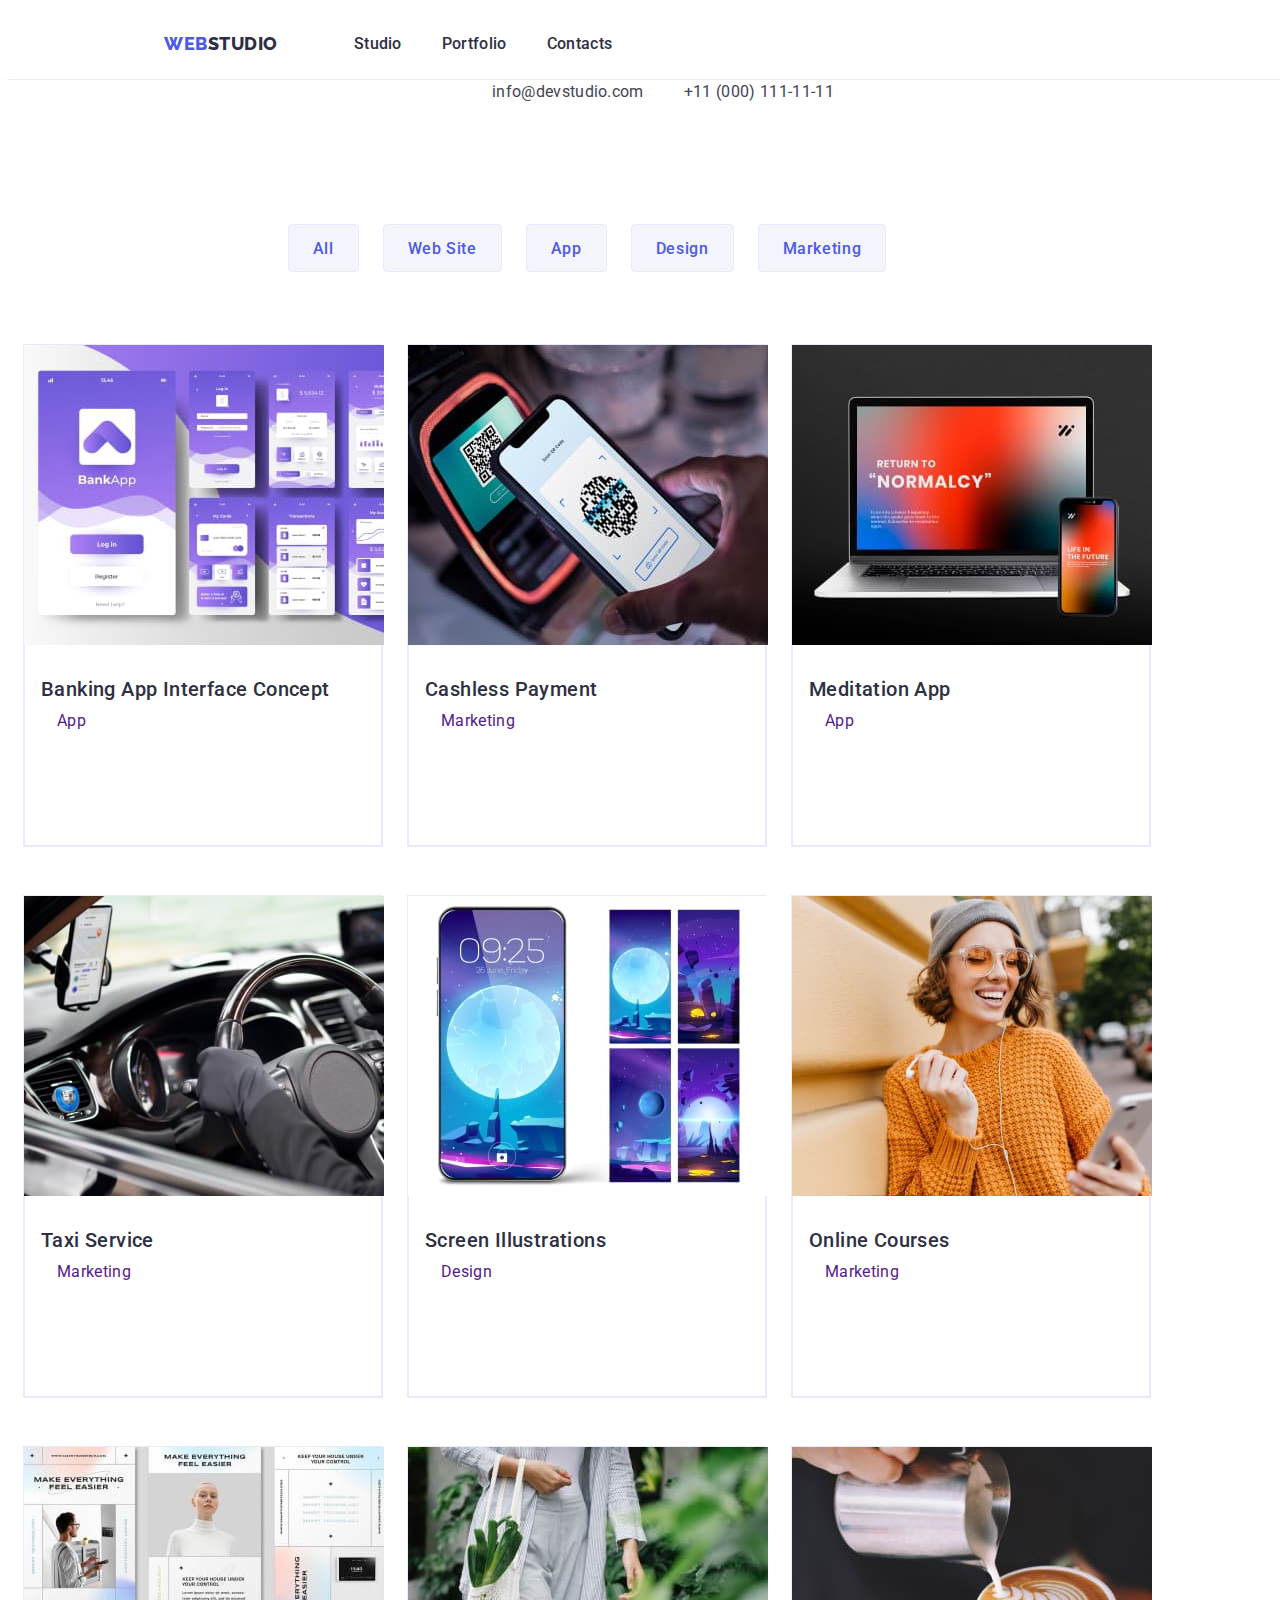
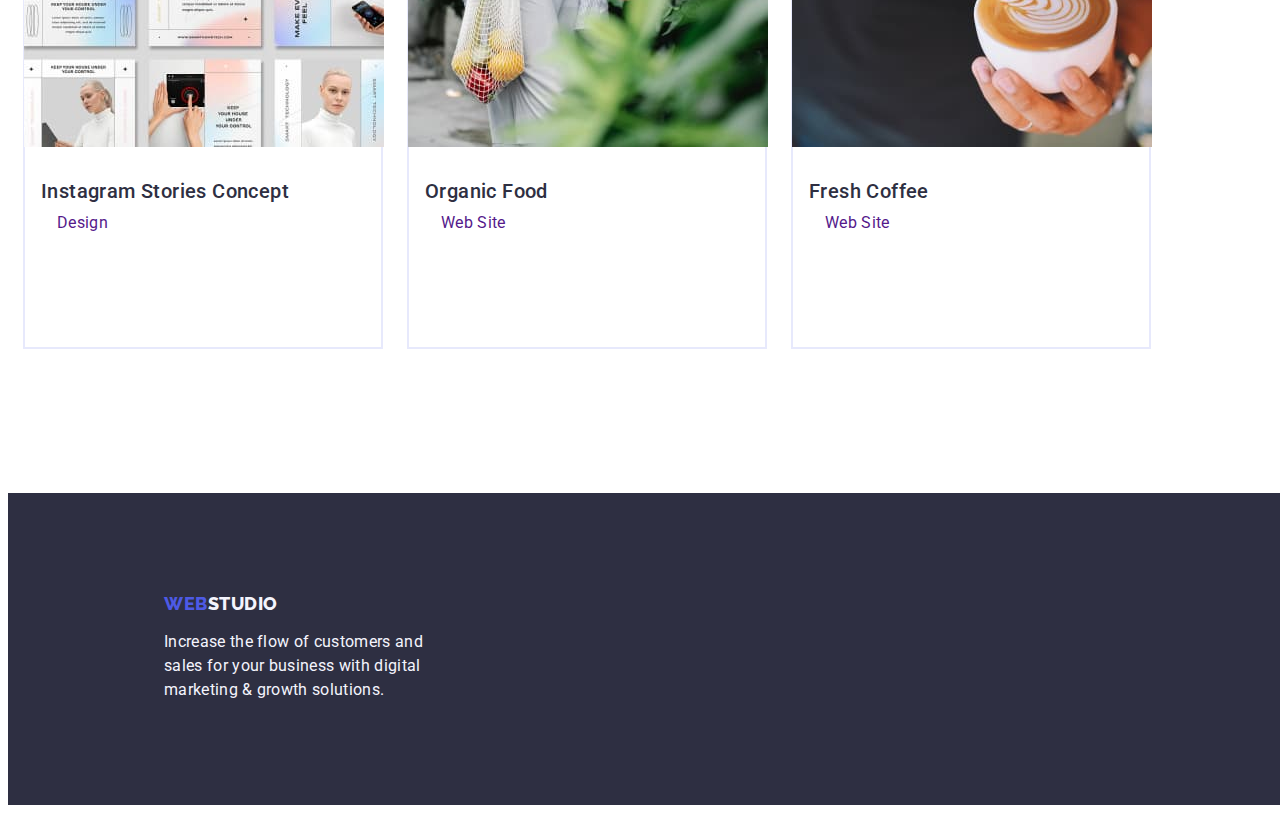
==== commit 4ec86435: "Homework #3 v.02.1" ====
--- a/portfolio.html
+++ b/portfolio.html
@@ -23,7 +23,7 @@
 
   <body>
     <header class="header">
-      <div class="container-header">
+      <div class="container">
         <nav class="nav">
           <a class="link-logo link" href="./index.html"
             >Web<span class="color-logo-header">Studio</span></a
@@ -56,7 +56,7 @@
     </header>
     <main class="main">
       <section class="section-portfolio">
-        <div class="container-portfolio">
+        <div class="container">
           <h1 class="titleone-hidden">Portfolio</h1>
 
           <ul class="list-button-portfolio list">
@@ -82,10 +82,12 @@
                   width="360"
                   height="300"
                 />
+                <div class="category">
                 <h2 class="titletwo-activites">
                   Banking App Interface Concept
                 </h2>
                 <p class="text-portfolio">App</p>
+              </div>
               </a>
             </li>
             <li class="element-activites">
@@ -96,8 +98,10 @@
                   width="360"
                   height="300"
                 />
+                <div class="category">
                 <h2 class="titletwo-activites">Cashless Payment</h2>
                 <p class="text-portfolio">Marketing</p>
+              </div>
               </a>
             </li>
             <li class="element-activites">
@@ -108,8 +112,9 @@
                   width="360"
                   height="300"
                 />
+                <div class="category">
                 <h2 class="titletwo-activites">Meditation App</h2>
-                <p class="text-portfolio">App</p>
+                <p class="text-portfolio">App</p></div>
               </a>
             </li>
             <li class="element-activites">
@@ -120,8 +125,10 @@
                   width="360"
                   height="300"
                 />
+                <div class="category">
                 <h2 class="titletwo-activites">Taxi Service</h2>
                 <p class="text-portfolio">Marketing</p>
+              </div>
               </a>
             </li>
             <li class="element-activites">
@@ -132,8 +139,9 @@
                   width="360"
                   height="300"
                 />
+                <div class="category">
                 <h2 class="titletwo-activites">Screen Illustrations</h2>
-                <p class="text-portfolio">Design</p>
+                <p class="text-portfolio">Design</p></div>
               </a>
             </li>
             <li class="element-activites">
@@ -144,8 +152,9 @@
                   width="360"
                   height="300"
                 />
+                <div class="category">
                 <h2 class="titletwo-activites">Online Courses</h2>
-                <p class="text-portfolio">Marketing</p>
+                <p class="text-portfolio">Marketing</p></div>
               </a>
             </li>
             <li class="element-activites">
@@ -156,8 +165,9 @@
                   width="360"
                   height="300"
                 />
+                <div class="category">
                 <h2 class="titletwo-activites">Instagram Stories Concept</h2>
-                <p class="text-portfolio">Design</p>
+                <p class="text-portfolio">Design</p></div>
               </a>
             </li>
             <li class="element-activites">
@@ -168,8 +178,9 @@
                   width="360"
                   height="300"
                 />
+                <div class="category">
                 <h2 class="titletwo-activites">Organic Food</h2>
-                <p class="text-portfolio">Web Site</p>
+                <p class="text-portfolio">Web Site</p></div>
               </a>
             </li>
             <li class="element-activites">
@@ -180,8 +191,9 @@
                   width="360"
                   height="300"
                 />
+                <div class="category">
                 <h2 class="titletwo-activites">Fresh Coffee</h2>
-                <p class="text-portfolio">Web Site</p>
+                <p class="text-portfolio">Web Site</p></div>
               </a>
             </li>
           </ul>
@@ -189,8 +201,8 @@
       </section>
     </main>
     <footer class="footer">
-      <div class="container-footer">
-        <a class="link-logo link" href="./index.html"
+      <div class="container">
+        <a class="link-logo-footer link" href="./index.html"
           >Web<span class="color-logo-footer">Studio</span></a
         >
         <p class="text-footer">
--- a/css/styles.css
+++ b/css/styles.css
@@ -35,6 +35,9 @@
   margin: 0;
   padding: 0;
 }
+img {
+  display: block;
+}
 .link {
   text-decoration: none;
 }
@@ -47,16 +50,17 @@
 .header {
   width: 1440px;
   height: 72px;
-  padding: 24px 141px;
+  padding: 0 141px;
   border-bottom: 1px solid #e7e9fc;
 }
 
-.container-header {
+.container {
   width: 1158px;
   padding: 0 15px;
 }
 .nav {
-  display: inline;
+  display: flex;
+  align-items: center;
 }
 .link-logo {
   font-family: "Raleway", sans-serif;
@@ -70,11 +74,12 @@
 }
 .color-logo-header {
   color: #2e2f42;
+  margin-right: 76px;
 }
 .list-menu {
-  display: inline-flex;
+  display: flex;
   gap: 40px;
-  margin-left: 72px;
+  padding: 24px 0;
 }
 .list-menu .link-menu {
   font-weight: 500;
@@ -89,7 +94,7 @@
   display: inline;
 }
 .list-address {
-  display: inline-flex;
+  display: flex;
   gap: 40px;
   margin-left: 328px;
 }
@@ -105,23 +110,24 @@
   width: 1440px;
   height: 600px;
   padding: 0 141px;
-}
-.container-sectionone {
-  width: 1158px;
-  padding: 0 331px;
+  padding-top: 188px;
+  padding-bottom: 188px;
 }
 .titleone-studio {
+  display: block;
   font-weight: 700;
   font-size: 56px;
   line-height: 1.07;
-  text-align: center;
   color: #ffffff;
   letter-spacing: 0.02em;
+  max-width: 496px;
   width: 496px;
-  padding-top: 188px;
+  text-align: center;
+  margin-left: 316px;
 }
 .button-studio {
-  margin-left: 164px;
+  border: none;
+  margin-left: 480px;
   cursor: pointer;
   background: #4d5ae5;
   box-shadow: 0px 4px 4px rgba(0, 0, 0, 0.15);
@@ -133,9 +139,10 @@
   line-height: 24px;
   letter-spacing: 0.04em;
   color: #ffffff;
-  width: 169px;
+  min-width: 169px;
   height: 56px;
   margin-top: 48px;
+  display: block;
 }
 .button-studio:hover,
 .button-studio:focus {
@@ -143,13 +150,7 @@
 }
 .sectiontwo-studio {
   width: 1440px;
-  padding: 0 141px;
-}
-.container-sectiontwo {
-  margin-top: 96px;
-  margin-bottom: 120px;
-  width: 1158px;
-  padding: 0 15px;
+  padding: 120px 0;
 }
 .titletwo-hidden {
   visibility: hidden;
@@ -157,9 +158,38 @@
 .list-skills {
   display: flex;
   justify-content: space-between;
-  gap: 22px;
-}
-
+  gap: 24px;
+  margin-left: 141px;
+}
+.element-skills {
+  width: calc((100% - 3 * 24px) / 4);
+}
+.titletwo-sectionthree {
+  font-weight: 700;
+  font-size: 36px;
+  line-height: 1.11;
+  text-align: center;
+  letter-spacing: 0.02em;
+  text-transform: capitalize;
+  color: #2e2f42;
+  margin-bottom: 72px;
+}
+.sectionthree-studio {
+  width: 1440px;
+  height: 412px;
+  padding: 0 141px;
+  margin-bottom: 120px;
+  padding-bottom: 120px;
+}
+.list-gadget {
+  display: flex;
+  justify-content: space-between;
+  gap: 24px;
+  margin-top: 72px;
+}
+.element-gadget {
+  width: calc((100% - 3 * 16px) / 3);
+}
 .titletwo {
   font-weight: 700;
   font-size: 36px;
@@ -169,31 +199,11 @@
   text-transform: capitalize;
   color: #2e2f42;
 }
-.sectionthree-studio {
-  width: 1440px;
-  height: 412px;
-  padding: 0 141px;
-  margin-bottom: 120px;
-}
-.container-sectionthree {
-  width: 1158px;
-  padding: 0 15px;
-}
-.list-gadget {
-  display: flex;
-  justify-content: space-between;
-  gap: 22px;
-  margin-top: 72px;
-}
 .sectionfour-studio {
   background: #f4f4fd;
   width: 1440px;
   height: 732px;
-  padding: 0 141px;
-}
-.container-sectionfour {
-  width: 1158px;
-  padding: 120px 15px;
+  padding: 120px 0;
 }
 .titletwo-sectionfour {
   margin-bottom: 72px;
@@ -204,6 +214,7 @@
   letter-spacing: 0.02em;
   text-transform: capitalize;
   color: #2e2f42;
+  padding-left: 141px;
 }
 .titlethree-skills {
   font-weight: 500;
@@ -213,11 +224,18 @@
   color: #2e2f42;
   margin-bottom: 8px;
 }
-
 .list-team {
   display: flex;
   justify-content: space-between;
-  gap: 22px;
+  gap: 24px;
+  padding-left: 141px;
+}
+.element-list-team {
+  background-color: #ffffff;
+  border-radius: 0px 0px 4px 4px;
+}
+.name-job {
+  padding: 32px 16px;
 }
 .titlethree-team {
   font-weight: 500;
@@ -235,12 +253,7 @@
 }
 .section-portfolio {
   width: 1440px;
-  padding: 0 141px;
-  margin-top: 70px;
-}
-.container-portfolio {
-  width: 1158px;
-  padding: 0 15px;
+  padding: 96px 0 120px;
 }
 .titleone-hidden {
   visibility: hidden;
@@ -249,6 +262,7 @@
   display: flex;
   gap: 24px;
   justify-content: center;
+  margin-bottom: 72px;
 }
 .button-portfolio {
   cursor: pointer;
@@ -272,16 +286,24 @@
   box-shadow: 0px 3px 1px rgba(0, 0, 0, 0.1), 0px 2px 1px rgba(0, 0, 0, 0.08),
     0px 2px 2px rgba(0, 0, 0, 0.12);
   color: #ffffff;
+  border: 1px solid transparent;
 }
 .list-activities {
   display: flex;
   justify-content: space-between;
   flex-wrap: wrap;
-  padding-top: 72px;
-  padding-bottom: 72px;
+  padding-bottom: 24px;
+  column-gap: 24px;
+  row-gap: 48px;
 }
 .element-activites {
   border: 1px solid #e7e9fc;
+  width: calc((100% - 48px) / 3);
+}
+.category {
+  padding: 32px 16px;
+  border: 1px solid #e7e9fc;
+  border-top: none;
 }
 .titletwo-activites {
   font-weight: 500;
@@ -289,32 +311,36 @@
   line-height: 1.2;
   letter-spacing: 0.02em;
   color: #2e2f42;
-  padding-top: 32px;
-  padding-bottom: 8px;
-  padding-left: 16px;
+  margin-bottom: 8px;
 }
 .text-portfolio {
   padding-bottom: 80px;
   padding-left: 16px;
 }
-.element-list-team {
-  background-color: #ffffff;
-}
 .footer {
   background: #2e2f42;
   color: #f4f4fd;
   width: 1440px;
   height: 312px;
-  padding: 100px 141px;
-}
-.container-footer {
-  width: 1158px;
-  padding: 0 15px;
+  padding: 100px 0;
+}
+.link-logo-footer {
+  display: inline-block;
+  font-family: "Raleway", sans-serif;
+  font-style: normal;
+  font-weight: 800;
+  font-size: 18px;
+  line-height: 1.17;
+  letter-spacing: 0.03em;
+  text-transform: uppercase;
+  color: #4d5ae5;
+  margin-left: 141px;
+  margin-bottom: 16px;
 }
 .color-logo-footer {
   color: #f4f4fd;
 }
 .text-footer {
   width: 264px;
-  margin-top: 16px;
-}
+  margin-left: 141px;
+}
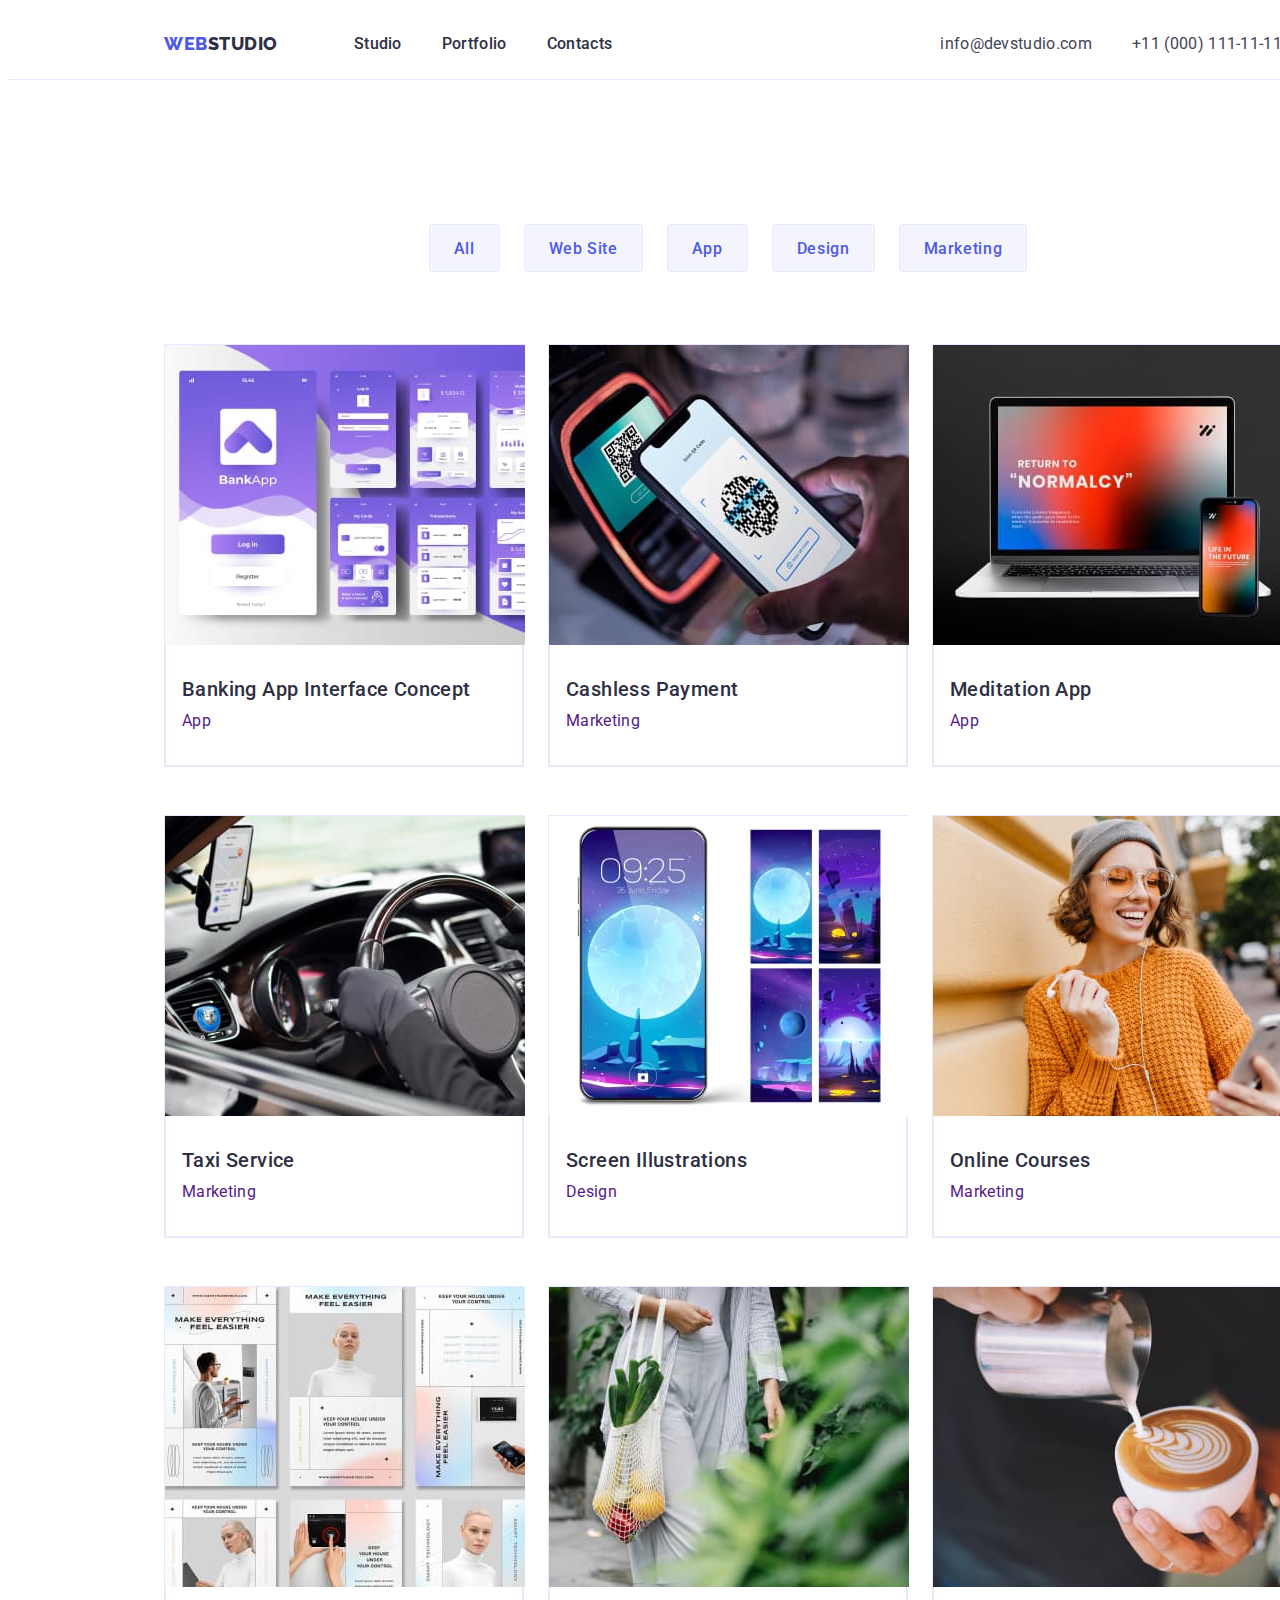
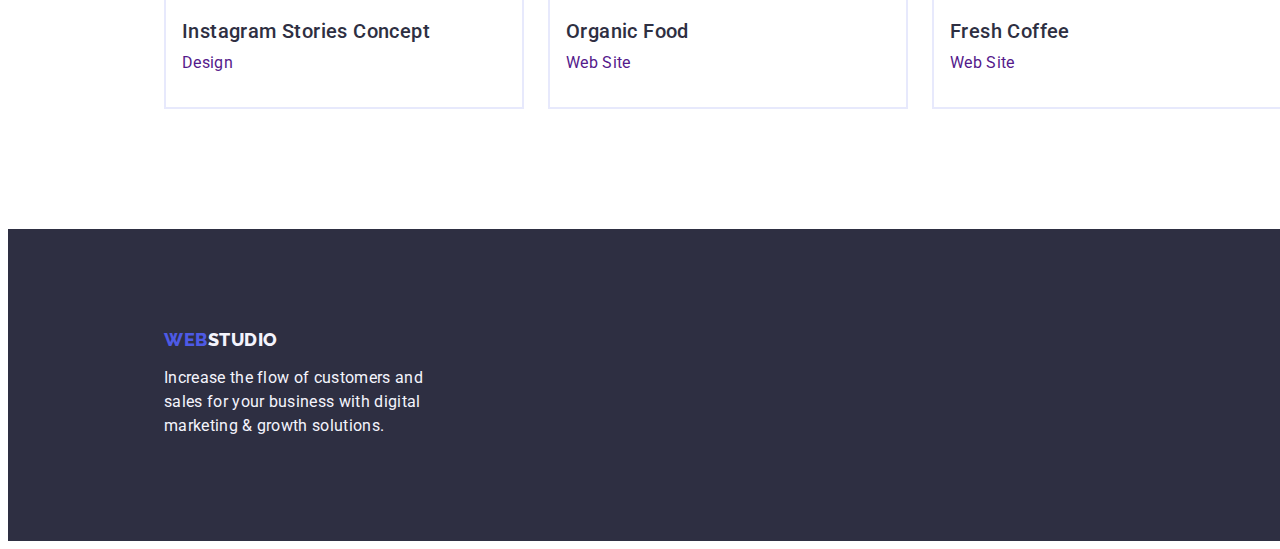
==== commit c82b26b3: "Homework #3 v.2.1" ====
--- a/portfolio.html
+++ b/portfolio.html
@@ -23,7 +23,7 @@
 
   <body>
     <header class="header">
-      <div class="container">
+      <div class="container style-container">
         <nav class="nav">
           <a class="link-logo link" href="./index.html"
             >Web<span class="color-logo-header">Studio</span></a
@@ -83,11 +83,11 @@
                   height="300"
                 />
                 <div class="category">
-                <h2 class="titletwo-activites">
-                  Banking App Interface Concept
-                </h2>
-                <p class="text-portfolio">App</p>
-              </div>
+                  <h2 class="titletwo-activites">
+                    Banking App Interface Concept
+                  </h2>
+                  <p class="text-portfolio">App</p>
+                </div>
               </a>
             </li>
             <li class="element-activites">
@@ -99,9 +99,9 @@
                   height="300"
                 />
                 <div class="category">
-                <h2 class="titletwo-activites">Cashless Payment</h2>
-                <p class="text-portfolio">Marketing</p>
-              </div>
+                  <h2 class="titletwo-activites">Cashless Payment</h2>
+                  <p class="text-portfolio">Marketing</p>
+                </div>
               </a>
             </li>
             <li class="element-activites">
@@ -113,8 +113,9 @@
                   height="300"
                 />
                 <div class="category">
-                <h2 class="titletwo-activites">Meditation App</h2>
-                <p class="text-portfolio">App</p></div>
+                  <h2 class="titletwo-activites">Meditation App</h2>
+                  <p class="text-portfolio">App</p>
+                </div>
               </a>
             </li>
             <li class="element-activites">
@@ -126,9 +127,9 @@
                   height="300"
                 />
                 <div class="category">
-                <h2 class="titletwo-activites">Taxi Service</h2>
-                <p class="text-portfolio">Marketing</p>
-              </div>
+                  <h2 class="titletwo-activites">Taxi Service</h2>
+                  <p class="text-portfolio">Marketing</p>
+                </div>
               </a>
             </li>
             <li class="element-activites">
@@ -140,8 +141,9 @@
                   height="300"
                 />
                 <div class="category">
-                <h2 class="titletwo-activites">Screen Illustrations</h2>
-                <p class="text-portfolio">Design</p></div>
+                  <h2 class="titletwo-activites">Screen Illustrations</h2>
+                  <p class="text-portfolio">Design</p>
+                </div>
               </a>
             </li>
             <li class="element-activites">
@@ -153,8 +155,9 @@
                   height="300"
                 />
                 <div class="category">
-                <h2 class="titletwo-activites">Online Courses</h2>
-                <p class="text-portfolio">Marketing</p></div>
+                  <h2 class="titletwo-activites">Online Courses</h2>
+                  <p class="text-portfolio">Marketing</p>
+                </div>
               </a>
             </li>
             <li class="element-activites">
@@ -166,8 +169,9 @@
                   height="300"
                 />
                 <div class="category">
-                <h2 class="titletwo-activites">Instagram Stories Concept</h2>
-                <p class="text-portfolio">Design</p></div>
+                  <h2 class="titletwo-activites">Instagram Stories Concept</h2>
+                  <p class="text-portfolio">Design</p>
+                </div>
               </a>
             </li>
             <li class="element-activites">
@@ -179,8 +183,9 @@
                   height="300"
                 />
                 <div class="category">
-                <h2 class="titletwo-activites">Organic Food</h2>
-                <p class="text-portfolio">Web Site</p></div>
+                  <h2 class="titletwo-activites">Organic Food</h2>
+                  <p class="text-portfolio">Web Site</p>
+                </div>
               </a>
             </li>
             <li class="element-activites">
@@ -192,8 +197,9 @@
                   height="300"
                 />
                 <div class="category">
-                <h2 class="titletwo-activites">Fresh Coffee</h2>
-                <p class="text-portfolio">Web Site</p></div>
+                  <h2 class="titletwo-activites">Fresh Coffee</h2>
+                  <p class="text-portfolio">Web Site</p>
+                </div>
               </a>
             </li>
           </ul>
--- a/css/styles.css
+++ b/css/styles.css
@@ -53,6 +53,9 @@
   padding: 0 141px;
   border-bottom: 1px solid #e7e9fc;
 }
+.style-container {
+  display: flex;
+}
 
 .container {
   width: 1158px;
@@ -71,10 +74,10 @@
   letter-spacing: 0.03em;
   text-transform: uppercase;
   color: #4d5ae5;
+  margin-right: 76px;
 }
 .color-logo-header {
   color: #2e2f42;
-  margin-right: 76px;
 }
 .list-menu {
   display: flex;
@@ -96,6 +99,7 @@
 .list-address {
   display: flex;
   gap: 40px;
+  padding: 24px 0;
   margin-left: 328px;
 }
 .list-address .link-address {
@@ -109,9 +113,10 @@
   background: #2e2f42;
   width: 1440px;
   height: 600px;
-  padding: 0 141px;
-  padding-top: 188px;
-  padding-bottom: 188px;
+  padding: 188px 0;
+}
+.style-s1 {
+  padding-left: 457px;
 }
 .titleone-studio {
   display: block;
@@ -121,13 +126,11 @@
   color: #ffffff;
   letter-spacing: 0.02em;
   max-width: 496px;
-  width: 496px;
-  text-align: center;
-  margin-left: 316px;
+  text-align: center;
 }
 .button-studio {
   border: none;
-  margin-left: 480px;
+  margin-left: 141px;
   cursor: pointer;
   background: #4d5ae5;
   box-shadow: 0px 4px 4px rgba(0, 0, 0, 0.15);
@@ -151,15 +154,15 @@
 .sectiontwo-studio {
   width: 1440px;
   padding: 120px 0;
+  margin-left: 141px;
 }
 .titletwo-hidden {
   visibility: hidden;
 }
 .list-skills {
   display: flex;
+  gap: 24px;
   justify-content: space-between;
-  gap: 24px;
-  margin-left: 141px;
 }
 .element-skills {
   width: calc((100% - 3 * 24px) / 4);
@@ -204,6 +207,13 @@
   width: 1440px;
   height: 732px;
   padding: 120px 0;
+  padding: 120px 0;
+}
+.style-s4 {
+  padding-left: 141px;
+}
+.h2-s4 {
+  padding-left: 141px;
 }
 .titletwo-sectionfour {
   margin-bottom: 72px;
@@ -214,7 +224,6 @@
   letter-spacing: 0.02em;
   text-transform: capitalize;
   color: #2e2f42;
-  padding-left: 141px;
 }
 .titlethree-skills {
   font-weight: 500;
@@ -228,7 +237,6 @@
   display: flex;
   justify-content: space-between;
   gap: 24px;
-  padding-left: 141px;
 }
 .element-list-team {
   background-color: #ffffff;
@@ -243,17 +251,16 @@
   line-height: 1.2;
   letter-spacing: 0.02em;
   color: #2e2f42;
-  margin-top: 32px;
   margin-bottom: 8px;
   text-align: center;
 }
 .text-team {
-  margin-bottom: 32px;
   text-align: center;
 }
 .section-portfolio {
   width: 1440px;
   padding: 96px 0 120px;
+  margin-left: 141px;
 }
 .titleone-hidden {
   visibility: hidden;
@@ -292,7 +299,6 @@
   display: flex;
   justify-content: space-between;
   flex-wrap: wrap;
-  padding-bottom: 24px;
   column-gap: 24px;
   row-gap: 48px;
 }
@@ -313,17 +319,15 @@
   color: #2e2f42;
   margin-bottom: 8px;
 }
-.text-portfolio {
-  padding-bottom: 80px;
-  padding-left: 16px;
-}
 .footer {
   background: #2e2f42;
   color: #f4f4fd;
   width: 1440px;
   height: 312px;
   padding: 100px 0;
-}
+  padding-left: 141px;
+}
+
 .link-logo-footer {
   display: inline-block;
   font-family: "Raleway", sans-serif;
@@ -334,7 +338,6 @@
   letter-spacing: 0.03em;
   text-transform: uppercase;
   color: #4d5ae5;
-  margin-left: 141px;
   margin-bottom: 16px;
 }
 .color-logo-footer {
@@ -342,5 +345,4 @@
 }
 .text-footer {
   width: 264px;
-  margin-left: 141px;
-}
+}
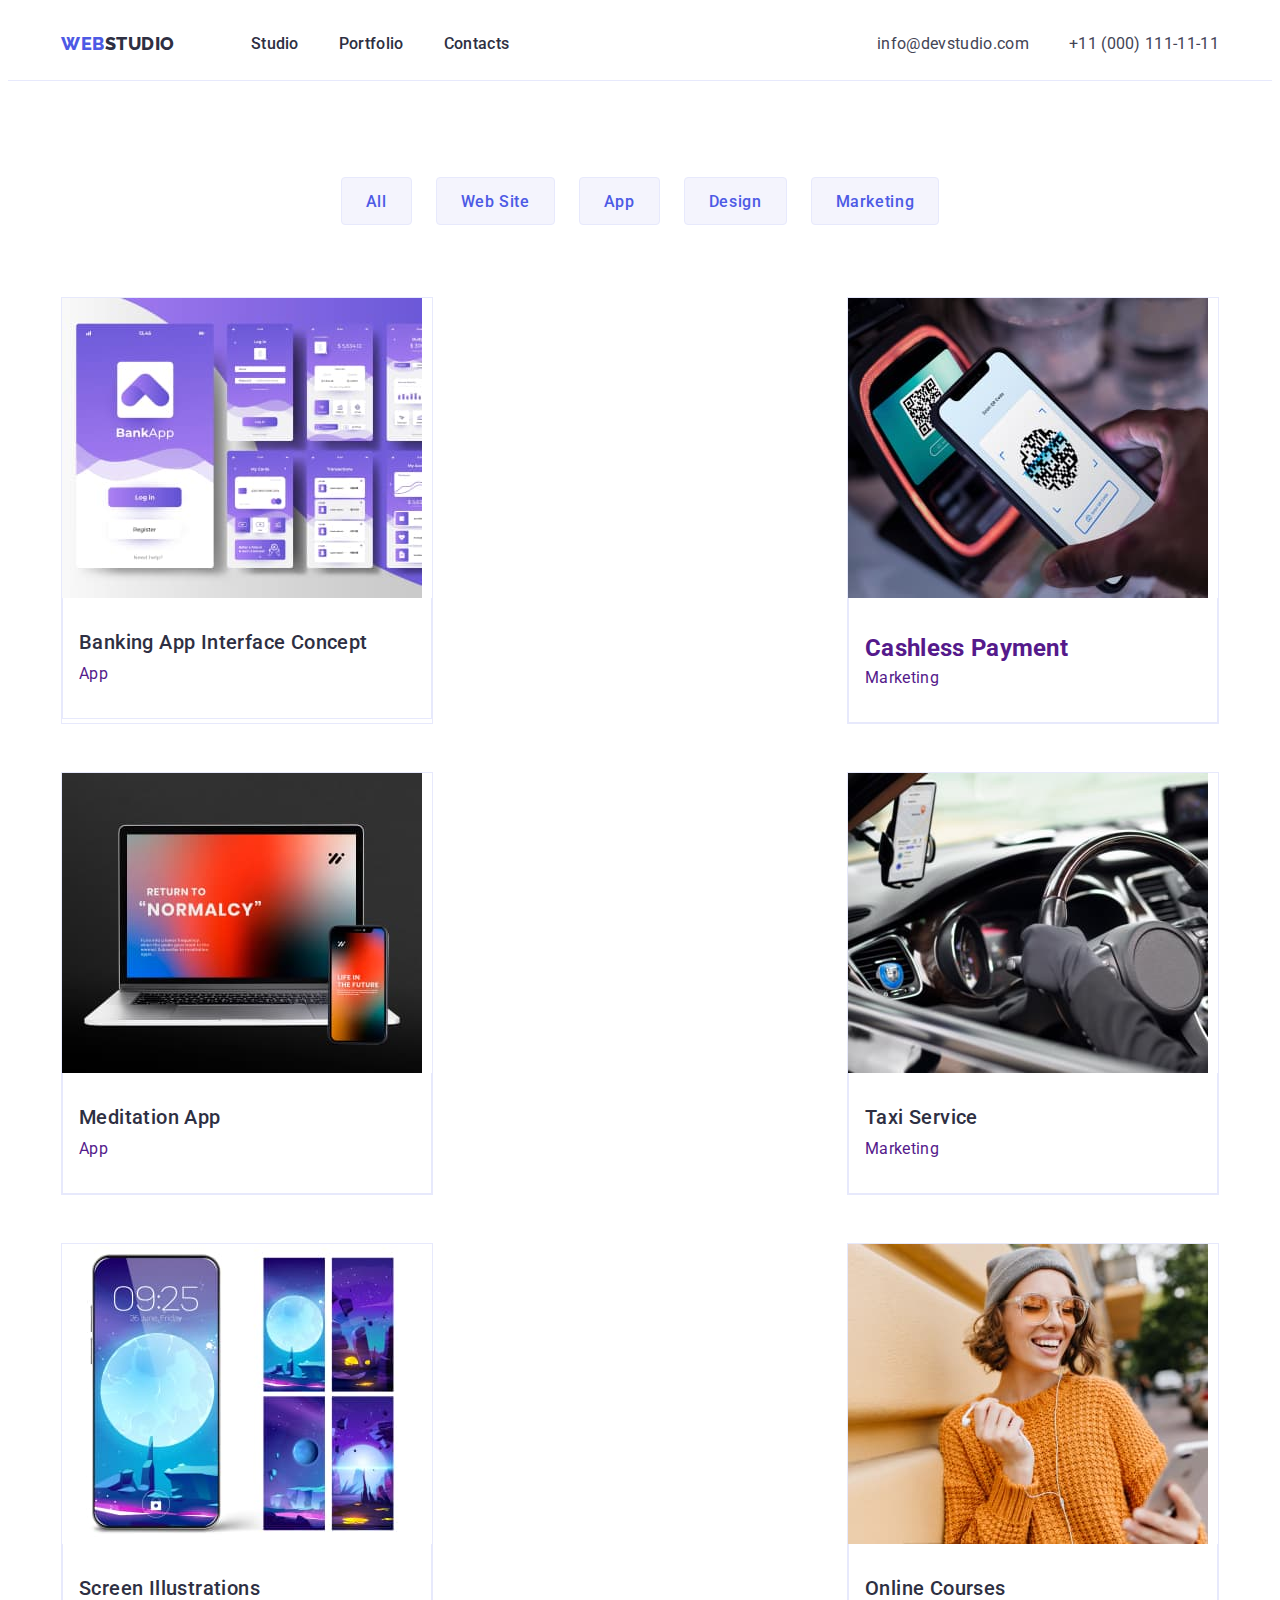
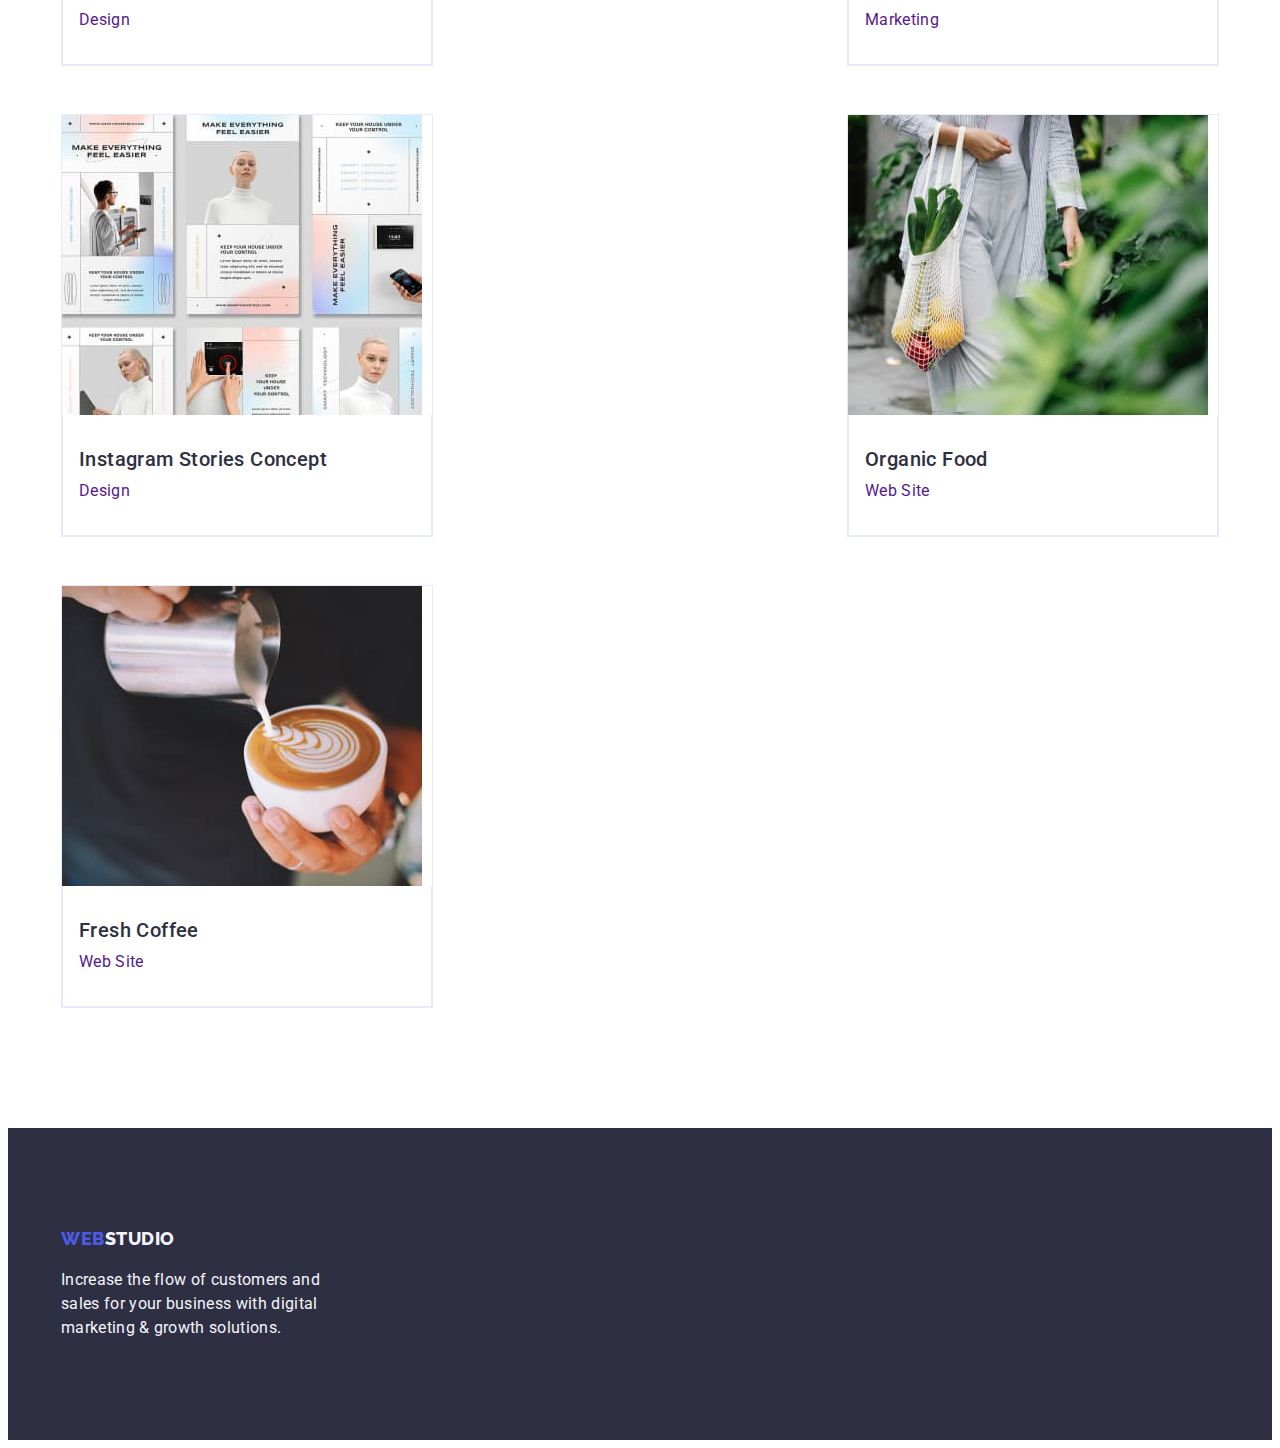
==== commit 06c3129d: "Homework #3 v.5.1" ====
--- a/portfolio.html
+++ b/portfolio.html
@@ -23,13 +23,13 @@
 
   <body>
     <header class="header">
-      <div class="container style-container">
+      <div class="container container-flex">
         <nav class="nav">
           <a class="link-logo link" href="./index.html"
-            >Web<span class="color-logo-header">Studio</span></a
+            >Web<span class="logo_blackhalf-header">Studio</span></a
           >
 
-          <ul class="list-menu list">
+          <ul class="list-menu">
             <li><a class="link-menu link" href="./index.html">Studio</a></li>
             <li>
               <a class="link-menu link" href="./portfolio.html">Portfolio</a>
@@ -39,7 +39,7 @@
         </nav>
 
         <address class="address">
-          <ul class="list-address list">
+          <ul class="list-address">
             <li>
               <a class="link-address link" href="mailto:info@devstudio.com"
                 >info@devstudio.com</a
@@ -54,12 +54,13 @@
         </address>
       </div>
     </header>
-    <main class="main">
+
+    <main>
       <section class="section-portfolio">
         <div class="container">
-          <h1 class="titleone-hidden">Portfolio</h1>
-
-          <ul class="list-button-portfolio list">
+          <h1 class="title_one-portfolio_hidden">Portfolio</h1>
+
+          <ul class="list-button_portfolio">
             <li><button class="button-portfolio" type="button">All</button></li>
             <li>
               <button class="button-portfolio" type="button">Web Site</button>
@@ -73,9 +74,9 @@
             </li>
           </ul>
 
-          <ul class="list-activities list">
-            <li class="element-activites">
-              <a class="link-activites link" href="">
+          <ul class="list-projects">
+            <li class="element-projects">
+              <a class="link-projects link" href="">
                 <img
                   src="./images/portfolio/banking.jpg"
                   alt="Banking App Interface Concept"
@@ -83,15 +84,15 @@
                   height="300"
                 />
                 <div class="category">
-                  <h2 class="titletwo-activites">
+                  <h2 class="title_two-projects">
                     Banking App Interface Concept
                   </h2>
-                  <p class="text-portfolio">App</p>
-                </div>
-              </a>
-            </li>
-            <li class="element-activites">
-              <a class="link-activites link" href="">
+                  <p class="text-projects">App</p>
+                </div>
+              </a>
+            </li>
+            <li class="element-projects">
+              <a class="link-projects link" href="">
                 <img
                   src="./images/portfolio/cashless.jpg"
                   alt="Cashless Payment"
@@ -99,13 +100,13 @@
                   height="300"
                 />
                 <div class="category">
-                  <h2 class="titletwo-activites">Cashless Payment</h2>
-                  <p class="text-portfolio">Marketing</p>
-                </div>
-              </a>
-            </li>
-            <li class="element-activites">
-              <a class="link-activites link" href="">
+                  <h2 class="title_two-projectss">Cashless Payment</h2>
+                  <p class="text-projects">Marketing</p>
+                </div>
+              </a>
+            </li>
+            <li class="element-projects">
+              <a class="link-projects link" href="">
                 <img
                   src="./images/portfolio/meditation.jpg"
                   alt="Meditation App"
@@ -113,13 +114,13 @@
                   height="300"
                 />
                 <div class="category">
-                  <h2 class="titletwo-activites">Meditation App</h2>
-                  <p class="text-portfolio">App</p>
-                </div>
-              </a>
-            </li>
-            <li class="element-activites">
-              <a class="link-activites link" href="">
+                  <h2 class="title_two-projects">Meditation App</h2>
+                  <p class="text-projects">App</p>
+                </div>
+              </a>
+            </li>
+            <li class="element-projects">
+              <a class="link-projects link" href="">
                 <img
                   src="./images/portfolio/taxi.jpg"
                   alt="Taxi Service"
@@ -127,13 +128,13 @@
                   height="300"
                 />
                 <div class="category">
-                  <h2 class="titletwo-activites">Taxi Service</h2>
-                  <p class="text-portfolio">Marketing</p>
-                </div>
-              </a>
-            </li>
-            <li class="element-activites">
-              <a class="link-activites link" href="">
+                  <h2 class="title_two-projects">Taxi Service</h2>
+                  <p class="text-projects">Marketing</p>
+                </div>
+              </a>
+            </li>
+            <li class="element-projects">
+              <a class="link-projects link" href="">
                 <img
                   src="./images/portfolio/screen.jpg"
                   alt="Screen Illustrations"
@@ -141,13 +142,13 @@
                   height="300"
                 />
                 <div class="category">
-                  <h2 class="titletwo-activites">Screen Illustrations</h2>
-                  <p class="text-portfolio">Design</p>
-                </div>
-              </a>
-            </li>
-            <li class="element-activites">
-              <a class="link-activites link" href="">
+                  <h2 class="title_two-projects">Screen Illustrations</h2>
+                  <p class="text-projects">Design</p>
+                </div>
+              </a>
+            </li>
+            <li class="element-projects">
+              <a class="link-projects link" href="">
                 <img
                   src="./images/portfolio/online.jpg"
                   alt="Online Courses"
@@ -155,13 +156,13 @@
                   height="300"
                 />
                 <div class="category">
-                  <h2 class="titletwo-activites">Online Courses</h2>
-                  <p class="text-portfolio">Marketing</p>
-                </div>
-              </a>
-            </li>
-            <li class="element-activites">
-              <a class="link-activites link" href="">
+                  <h2 class="title_two-projects">Online Courses</h2>
+                  <p class="text-projects">Marketing</p>
+                </div>
+              </a>
+            </li>
+            <li class="element-projects">
+              <a class="link-projects link" href="">
                 <img
                   src="./images/portfolio/instagram.jpg"
                   alt="Instagram Stories Concept"
@@ -169,13 +170,13 @@
                   height="300"
                 />
                 <div class="category">
-                  <h2 class="titletwo-activites">Instagram Stories Concept</h2>
-                  <p class="text-portfolio">Design</p>
-                </div>
-              </a>
-            </li>
-            <li class="element-activites">
-              <a class="link-activites link" href="">
+                  <h2 class="title_two-projects">Instagram Stories Concept</h2>
+                  <p class="text-projects">Design</p>
+                </div>
+              </a>
+            </li>
+            <li class="element-projects">
+              <a class="link-projects link" href="">
                 <img
                   src="./images/portfolio/organic.jpg"
                   alt="Organic Food"
@@ -183,13 +184,13 @@
                   height="300"
                 />
                 <div class="category">
-                  <h2 class="titletwo-activites">Organic Food</h2>
-                  <p class="text-portfolio">Web Site</p>
-                </div>
-              </a>
-            </li>
-            <li class="element-activites">
-              <a class="link-activites link" href="">
+                  <h2 class="title_two-projects">Organic Food</h2>
+                  <p class="text-projects">Web Site</p>
+                </div>
+              </a>
+            </li>
+            <li class="element-projects">
+              <a class="link-projects link" href="">
                 <img
                   src="./images/portfolio/fresh.jpg"
                   alt="Fresh Coffee"
@@ -197,8 +198,8 @@
                   height="300"
                 />
                 <div class="category">
-                  <h2 class="titletwo-activites">Fresh Coffee</h2>
-                  <p class="text-portfolio">Web Site</p>
+                  <h2 class="title_two-projects">Fresh Coffee</h2>
+                  <p class="text-projects">Web Site</p>
                 </div>
               </a>
             </li>
@@ -208,8 +209,8 @@
     </main>
     <footer class="footer">
       <div class="container">
-        <a class="link-logo-footer link" href="./index.html"
-          >Web<span class="color-logo-footer">Studio</span></a
+        <a class="link-logo link" href="./index.html"
+          >Web<span class="logo_whitehalf-footer">Studio</span></a
         >
         <p class="text-footer">
           Increase the flow of customers and sales for your business with
--- a/css/styles.css
+++ b/css/styles.css
@@ -1,23 +1,17 @@
 :root {
-  --background: #ffffff;
+  --background-color: #ffffff;
   --color: #434455;
-}
-*,
-*::before,
-*::after {
-  box-sizing: border-box;
 }
 
 body {
   font-family: "Roboto", sans-serif;
   font-size: 16px;
-  font-weight: 400;
-  font-style: normal;
   line-height: 1.5;
   letter-spacing: 0.02em;
   color: var(--color);
-  background: var(--background);
-}
+  background-color: var(--background-color);
+}
+
 h1,
 h2,
 h3,
@@ -34,6 +28,7 @@
 ul {
   margin: 0;
   padding: 0;
+  list-style: none;
 }
 img {
   display: block;
@@ -41,25 +36,17 @@
 .link {
   text-decoration: none;
 }
-.list {
-  list-style: none;
-}
-.text {
-  color: var(--color);
-}
+
 .header {
-  width: 1440px;
-  height: 72px;
-  padding: 0 141px;
   border-bottom: 1px solid #e7e9fc;
 }
-.style-container {
-  display: flex;
-}
-
 .container {
   width: 1158px;
   padding: 0 15px;
+  margin: 0 auto;
+}
+.container-flex {
+  display: flex;
 }
 .nav {
   display: flex;
@@ -76,50 +63,44 @@
   color: #4d5ae5;
   margin-right: 76px;
 }
-.color-logo-header {
+.logo_blackhalf-header {
   color: #2e2f42;
 }
 .list-menu {
+  display: flex;
+  gap: 40px;
+}
+.link-menu {
+  font-weight: 500;
+  color: #2e2f42;
+  padding: 24px 0;
+}
+.link-menu:hover,
+.link-menu:focus {
+  color: #404bbf;
+}
+.address {
+  font-style: normal;
+  margin-left: auto;
+}
+.list-address {
   display: flex;
   gap: 40px;
   padding: 24px 0;
 }
-.list-menu .link-menu {
-  font-weight: 500;
-  color: #2e2f42;
-}
-.list-menu .link-menu:hover,
-.list-menu .link-menu:focus {
+.link-address {
+  color: #434455;
+}
+.link-address:hover,
+.link-address:focus {
   color: #404bbf;
 }
-.address {
-  font-style: normal;
-  display: inline;
-}
-.list-address {
-  display: flex;
-  gap: 40px;
-  padding: 24px 0;
-  margin-left: 328px;
-}
-.list-address .link-address {
-  color: #434455;
-}
-.list-address .link-address:hover,
-.list-address .link-address:focus {
-  color: #404bbf;
-}
-.sectionone-studio {
-  background: #2e2f42;
-  width: 1440px;
-  height: 600px;
+
+.section_one-studio {
+  background-color: #2e2f42;
   padding: 188px 0;
 }
-.style-s1 {
-  padding-left: 457px;
-}
-.titleone-studio {
-  display: block;
+.title_one-studio {
   font-weight: 700;
   font-size: 56px;
   line-height: 1.07;
@@ -127,6 +108,7 @@
   letter-spacing: 0.02em;
   max-width: 496px;
   text-align: center;
+  margin: 0 auto;
 }
 .button-studio {
   border: none;
@@ -143,31 +125,52 @@
   letter-spacing: 0.04em;
   color: #ffffff;
   min-width: 169px;
-  height: 56px;
+  margin: 0 auto;
   margin-top: 48px;
   display: block;
+  padding: 16px 32px;
 }
 .button-studio:hover,
 .button-studio:focus {
-  background: #404bbf;
-}
-.sectiontwo-studio {
-  width: 1440px;
+  background-color: #404bbf;
+}
+
+.section_two-studio {
   padding: 120px 0;
-  margin-left: 141px;
-}
-.titletwo-hidden {
-  visibility: hidden;
+}
+.title_two-studio_hidden,
+.title_one-portfolio_hidden {
+  position: absolute;
+  width: 1px;
+  height: 1px;
+  margin: -1px;
+  border: 0;
+  padding: 0;
+  white-space: nowrap;
+  clip-path: inset(100%);
+  clip: rect(0 0 0 0);
+  overflow: hidden;
 }
 .list-skills {
   display: flex;
   gap: 24px;
-  justify-content: space-between;
 }
 .element-skills {
   width: calc((100% - 3 * 24px) / 4);
 }
-.titletwo-sectionthree {
+.title_three-skills {
+  font-weight: 500;
+  font-size: 20px;
+  line-height: 1.2;
+  letter-spacing: 0.02em;
+  color: #2e2f42;
+  margin-bottom: 8px;
+}
+
+.section_three-studio {
+  padding-bottom: 120px;
+}
+.title_two-section_three {
   font-weight: 700;
   font-size: 36px;
   line-height: 1.11;
@@ -177,45 +180,20 @@
   color: #2e2f42;
   margin-bottom: 72px;
 }
-.sectionthree-studio {
-  width: 1440px;
-  height: 412px;
-  padding: 0 141px;
-  margin-bottom: 120px;
-  padding-bottom: 120px;
-}
-.list-gadget {
-  display: flex;
-  justify-content: space-between;
+.list-direction {
+  display: flex;
   gap: 24px;
   margin-top: 72px;
 }
-.element-gadget {
+.element-direction {
   width: calc((100% - 3 * 16px) / 3);
 }
-.titletwo {
-  font-weight: 700;
-  font-size: 36px;
-  line-height: 1.11;
-  text-align: center;
-  letter-spacing: 0.02em;
-  text-transform: capitalize;
-  color: #2e2f42;
-}
-.sectionfour-studio {
-  background: #f4f4fd;
-  width: 1440px;
-  height: 732px;
+
+.section_four-studio {
+  background-color: #f4f4fd;
   padding: 120px 0;
-  padding: 120px 0;
-}
-.style-s4 {
-  padding-left: 141px;
-}
-.h2-s4 {
-  padding-left: 141px;
-}
-.titletwo-sectionfour {
+}
+.title_two-section_four {
   margin-bottom: 72px;
   font-weight: 700;
   font-size: 36px;
@@ -225,47 +203,49 @@
   text-transform: capitalize;
   color: #2e2f42;
 }
-.titlethree-skills {
+.list-team {
+  display: flex;
+  gap: 24px;
+}
+.element-team {
+  flex-basis: calc((100% - 3 * 24px) / 4);
+  background-color: #ffffff;
+  border-radius: 0px 0px 4px 4px;
+}
+.person {
+  padding: 32px 16px;
+}
+.title_three-team {
   font-weight: 500;
   font-size: 20px;
   line-height: 1.2;
   letter-spacing: 0.02em;
   color: #2e2f42;
   margin-bottom: 8px;
-}
-.list-team {
-  display: flex;
-  justify-content: space-between;
-  gap: 24px;
-}
-.element-list-team {
-  background-color: #ffffff;
-  border-radius: 0px 0px 4px 4px;
-}
-.name-job {
-  padding: 32px 16px;
-}
-.titlethree-team {
-  font-weight: 500;
-  font-size: 20px;
-  line-height: 1.2;
-  letter-spacing: 0.02em;
-  color: #2e2f42;
-  margin-bottom: 8px;
   text-align: center;
 }
 .text-team {
   text-align: center;
 }
+
+.footer {
+  background-color: #2e2f42;
+  padding: 100px 0;
+}
+.logo_whitehalf-footer {
+  color: #f4f4fd;
+}
+.text-footer {
+  width: 264px;
+  color: #f4f4fd;
+  margin-top: 16px;
+}
+
 .section-portfolio {
-  width: 1440px;
   padding: 96px 0 120px;
-  margin-left: 141px;
-}
-.titleone-hidden {
-  visibility: hidden;
-}
-.list-button-portfolio {
+}
+
+.list-button_portfolio {
   display: flex;
   gap: 24px;
   justify-content: center;
@@ -281,7 +261,7 @@
   text-align: center;
   letter-spacing: 0.04em;
   color: #4d5ae5;
-  background: #f4f4fd;
+  background-color: #f4f4fd;
   border: 1px solid #e7e9fc;
   border-radius: 4px;
   height: 48px;
@@ -289,20 +269,21 @@
 }
 .button-portfolio:hover,
 .button-portfolio:focus {
-  background: #404bbf;
+  background-color: #404bbf;
   box-shadow: 0px 3px 1px rgba(0, 0, 0, 0.1), 0px 2px 1px rgba(0, 0, 0, 0.08),
     0px 2px 2px rgba(0, 0, 0, 0.12);
   color: #ffffff;
   border: 1px solid transparent;
 }
-.list-activities {
+
+.list-projects {
   display: flex;
   justify-content: space-between;
   flex-wrap: wrap;
   column-gap: 24px;
   row-gap: 48px;
 }
-.element-activites {
+.element-projects {
   border: 1px solid #e7e9fc;
   width: calc((100% - 48px) / 3);
 }
@@ -311,7 +292,7 @@
   border: 1px solid #e7e9fc;
   border-top: none;
 }
-.titletwo-activites {
+.title_two-projects {
   font-weight: 500;
   font-size: 20px;
   line-height: 1.2;
@@ -319,30 +300,3 @@
   color: #2e2f42;
   margin-bottom: 8px;
 }
-.footer {
-  background: #2e2f42;
-  color: #f4f4fd;
-  width: 1440px;
-  height: 312px;
-  padding: 100px 0;
-  padding-left: 141px;
-}
-
-.link-logo-footer {
-  display: inline-block;
-  font-family: "Raleway", sans-serif;
-  font-style: normal;
-  font-weight: 800;
-  font-size: 18px;
-  line-height: 1.17;
-  letter-spacing: 0.03em;
-  text-transform: uppercase;
-  color: #4d5ae5;
-  margin-bottom: 16px;
-}
-.color-logo-footer {
-  color: #f4f4fd;
-}
-.text-footer {
-  width: 264px;
-}
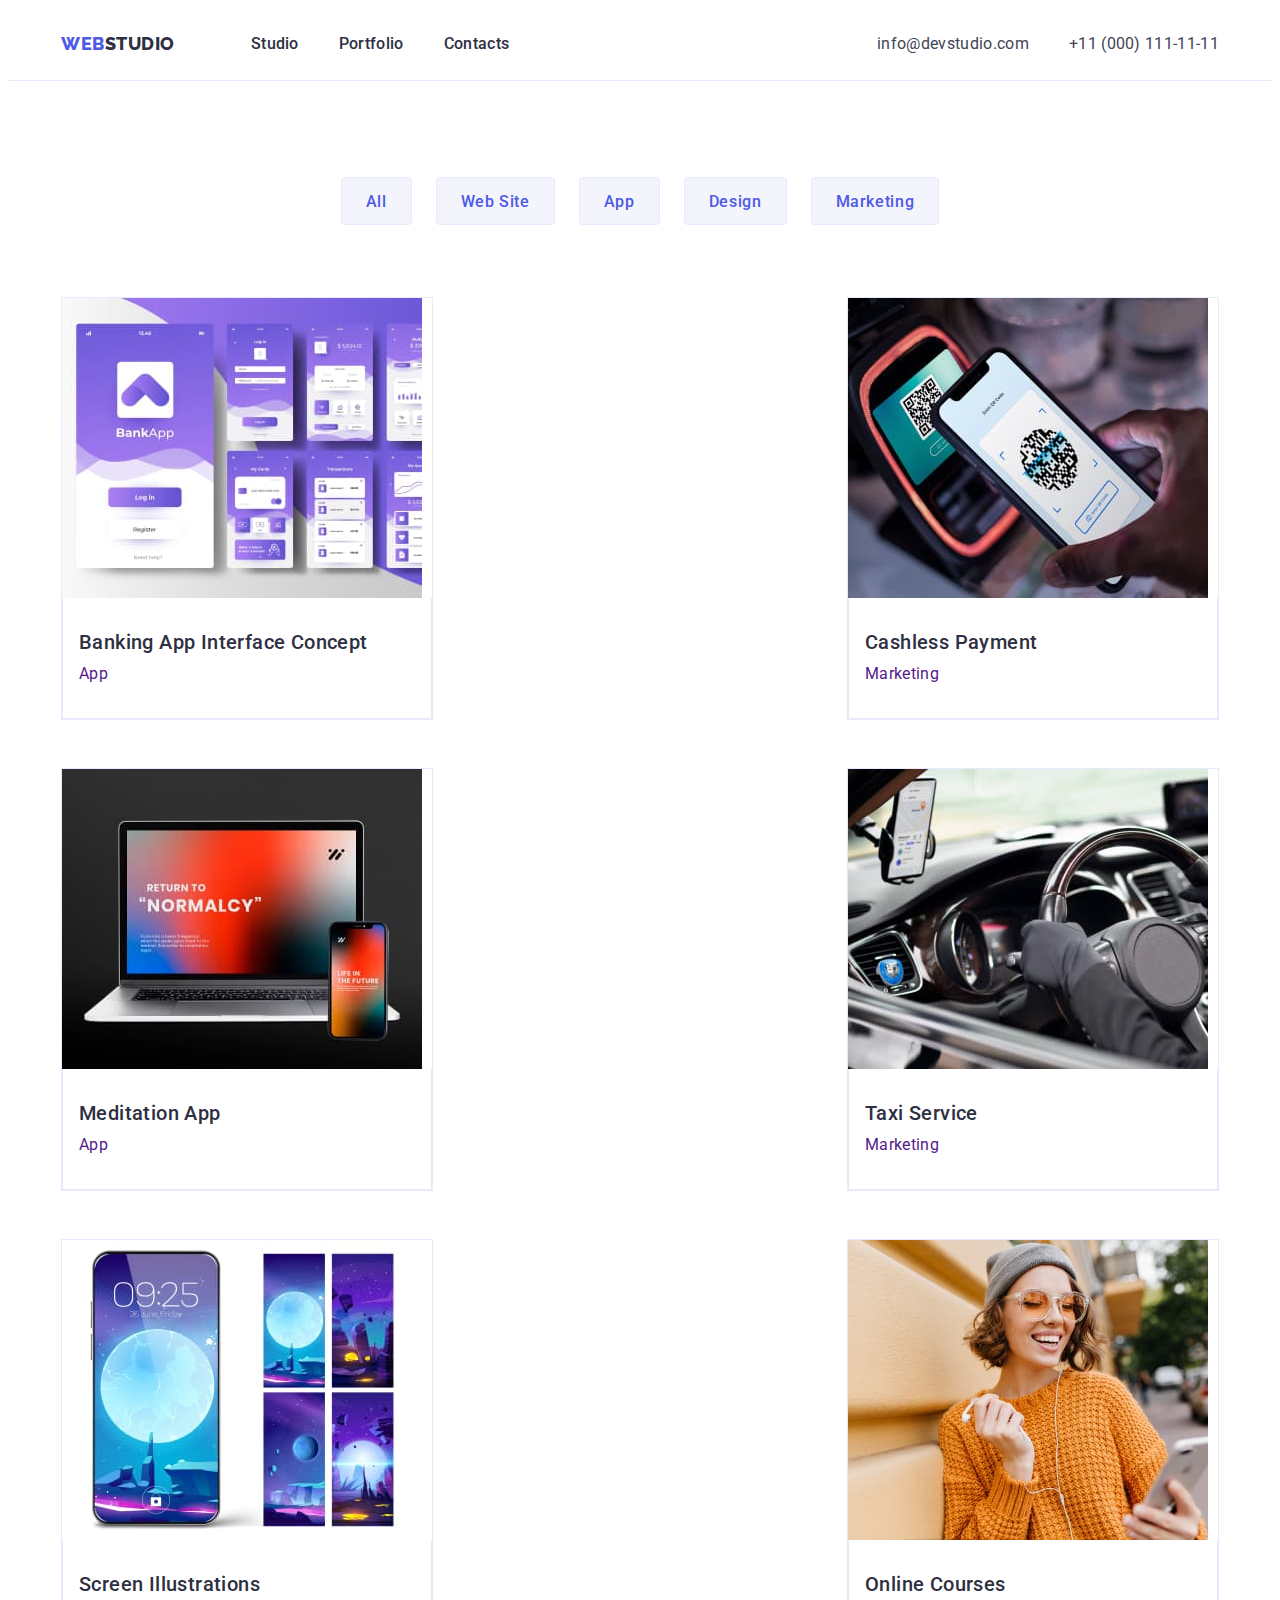
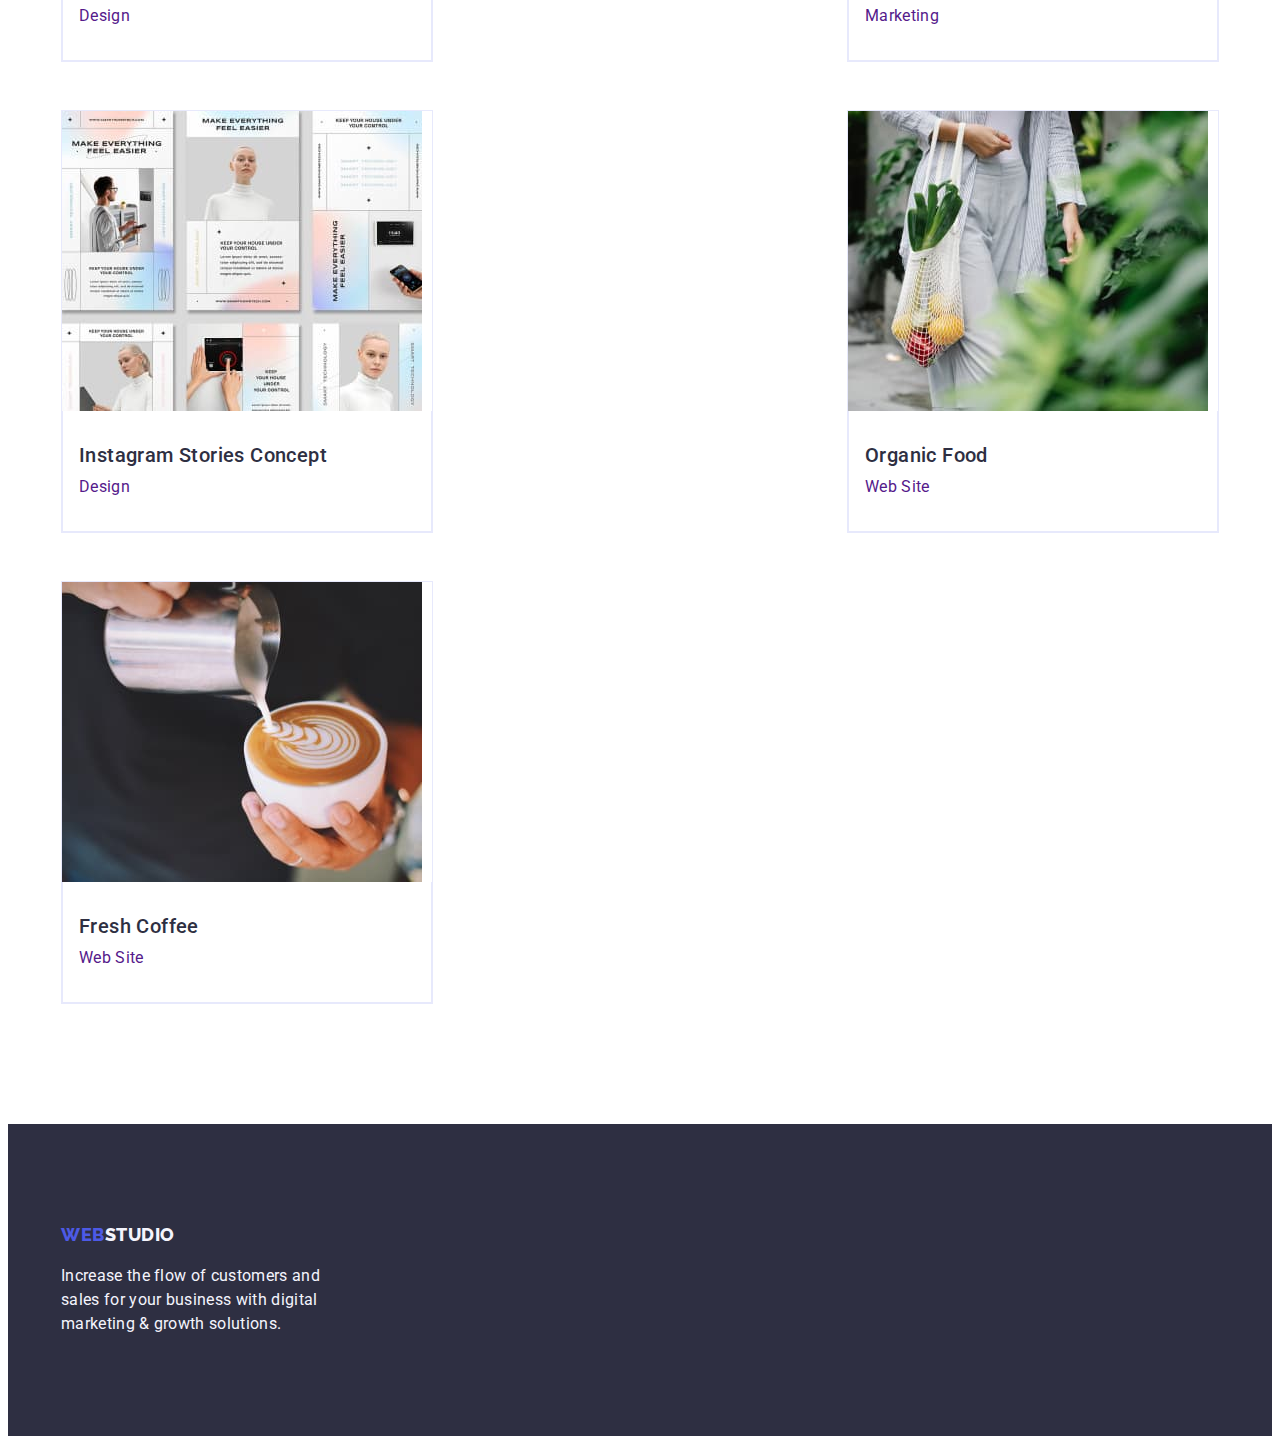
==== commit 68e4d326: "Homework #3 v.5.3" ====
--- a/portfolio.html
+++ b/portfolio.html
@@ -100,7 +100,7 @@
                   height="300"
                 />
                 <div class="category">
-                  <h2 class="title_two-projectss">Cashless Payment</h2>
+                  <h2 class="title_two-projects">Cashless Payment</h2>
                   <p class="text-projects">Marketing</p>
                 </div>
               </a>
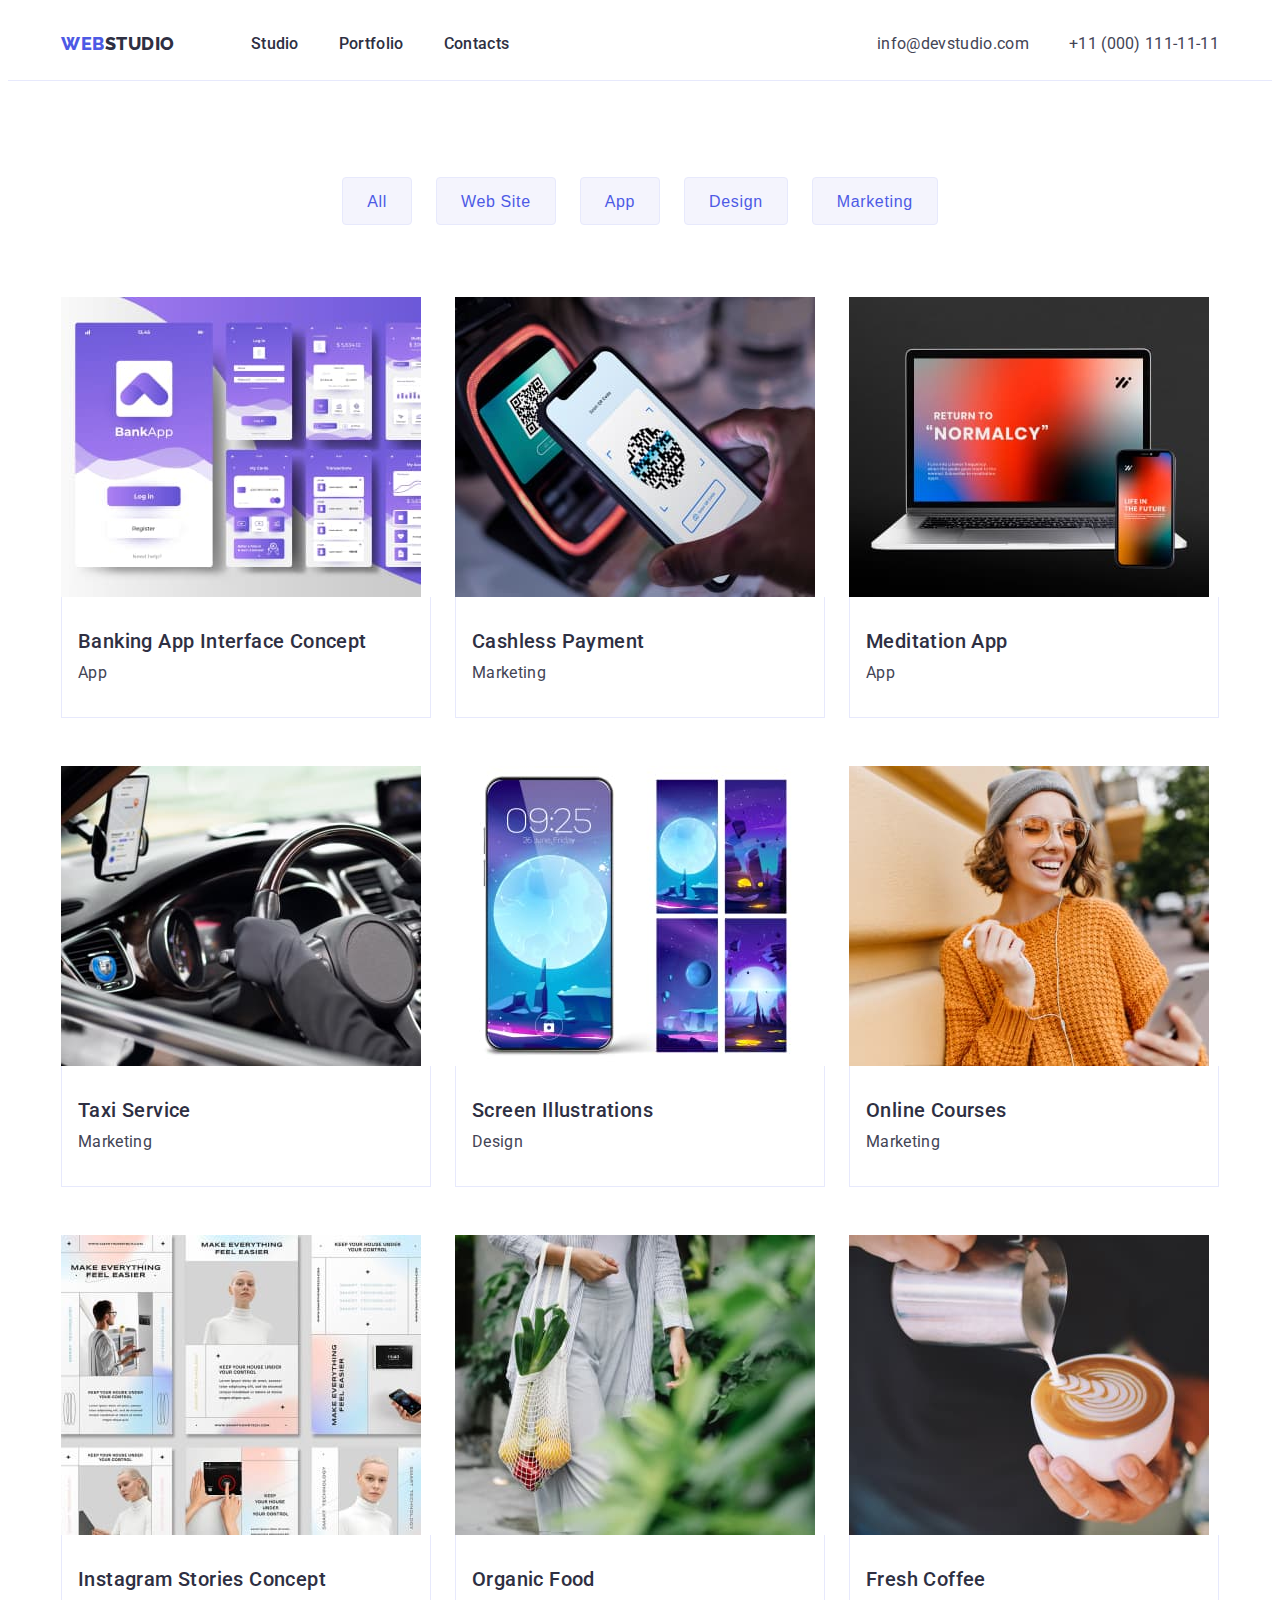
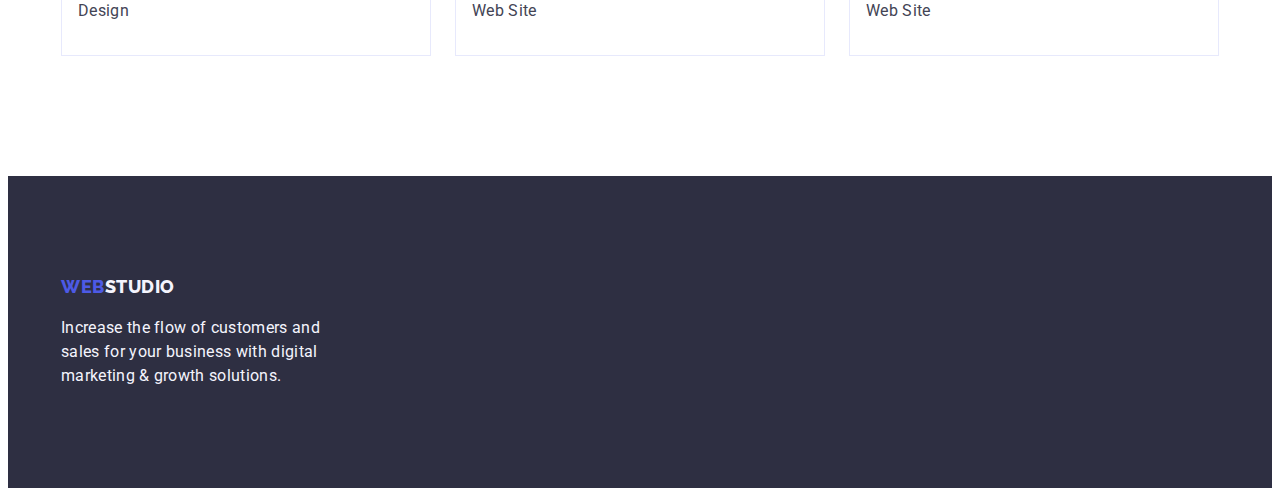
==== commit 9ec0f64e: "Homework#3 v.6.0" ====
--- a/portfolio.html
+++ b/portfolio.html
@@ -22,11 +22,12 @@
   </head>
 
   <body>
+    <!---------------header------------>
     <header class="header">
       <div class="container container-flex">
         <nav class="nav">
           <a class="link-logo link" href="./index.html"
-            >Web<span class="logo_blackhalf-header">Studio</span></a
+            >Web<span class="logoblack-header">Studio</span></a
           >
 
           <ul class="list-menu">
@@ -54,13 +55,13 @@
         </address>
       </div>
     </header>
-
+    <!---------------main------------->
     <main>
       <section class="section-portfolio">
         <div class="container">
-          <h1 class="title_one-portfolio_hidden">Portfolio</h1>
-
-          <ul class="list-button_portfolio">
+          <h1 class="titleone-portfolio">Portfolio</h1>
+          <!---------------buttons------------->
+          <ul class="list-buttonportfolio">
             <li><button class="button-portfolio" type="button">All</button></li>
             <li>
               <button class="button-portfolio" type="button">Web Site</button>
@@ -73,9 +74,9 @@
               <button class="button-portfolio" type="button">Marketing</button>
             </li>
           </ul>
-
+          <!---------------projects------------->
           <ul class="list-projects">
-            <li class="element-projects">
+            <li class="item-projects">
               <a class="link-projects link" href="">
                 <img
                   src="./images/portfolio/banking.jpg"
@@ -84,14 +85,14 @@
                   height="300"
                 />
                 <div class="category">
-                  <h2 class="title_two-projects">
+                  <h2 class="titletwo-projects">
                     Banking App Interface Concept
                   </h2>
                   <p class="text-projects">App</p>
                 </div>
               </a>
             </li>
-            <li class="element-projects">
+            <li class="item-projects">
               <a class="link-projects link" href="">
                 <img
                   src="./images/portfolio/cashless.jpg"
@@ -100,12 +101,12 @@
                   height="300"
                 />
                 <div class="category">
-                  <h2 class="title_two-projects">Cashless Payment</h2>
+                  <h2 class="titletwo-projects">Cashless Payment</h2>
                   <p class="text-projects">Marketing</p>
                 </div>
               </a>
             </li>
-            <li class="element-projects">
+            <li class="item-projects">
               <a class="link-projects link" href="">
                 <img
                   src="./images/portfolio/meditation.jpg"
@@ -114,12 +115,12 @@
                   height="300"
                 />
                 <div class="category">
-                  <h2 class="title_two-projects">Meditation App</h2>
+                  <h2 class="titletwo-projects">Meditation App</h2>
                   <p class="text-projects">App</p>
                 </div>
               </a>
             </li>
-            <li class="element-projects">
+            <li class="item-projects">
               <a class="link-projects link" href="">
                 <img
                   src="./images/portfolio/taxi.jpg"
@@ -128,12 +129,12 @@
                   height="300"
                 />
                 <div class="category">
-                  <h2 class="title_two-projects">Taxi Service</h2>
+                  <h2 class="titletwo-projects">Taxi Service</h2>
                   <p class="text-projects">Marketing</p>
                 </div>
               </a>
             </li>
-            <li class="element-projects">
+            <li class="item-projects">
               <a class="link-projects link" href="">
                 <img
                   src="./images/portfolio/screen.jpg"
@@ -142,12 +143,12 @@
                   height="300"
                 />
                 <div class="category">
-                  <h2 class="title_two-projects">Screen Illustrations</h2>
+                  <h2 class="titletwo-projects">Screen Illustrations</h2>
                   <p class="text-projects">Design</p>
                 </div>
               </a>
             </li>
-            <li class="element-projects">
+            <li class="item-projects">
               <a class="link-projects link" href="">
                 <img
                   src="./images/portfolio/online.jpg"
@@ -156,12 +157,12 @@
                   height="300"
                 />
                 <div class="category">
-                  <h2 class="title_two-projects">Online Courses</h2>
+                  <h2 class="titletwo-projects">Online Courses</h2>
                   <p class="text-projects">Marketing</p>
                 </div>
               </a>
             </li>
-            <li class="element-projects">
+            <li class="item-projects">
               <a class="link-projects link" href="">
                 <img
                   src="./images/portfolio/instagram.jpg"
@@ -170,12 +171,12 @@
                   height="300"
                 />
                 <div class="category">
-                  <h2 class="title_two-projects">Instagram Stories Concept</h2>
+                  <h2 class="titletwo-projects">Instagram Stories Concept</h2>
                   <p class="text-projects">Design</p>
                 </div>
               </a>
             </li>
-            <li class="element-projects">
+            <li class="item-projects">
               <a class="link-projects link" href="">
                 <img
                   src="./images/portfolio/organic.jpg"
@@ -184,12 +185,12 @@
                   height="300"
                 />
                 <div class="category">
-                  <h2 class="title_two-projects">Organic Food</h2>
+                  <h2 class="titletwo-projects">Organic Food</h2>
                   <p class="text-projects">Web Site</p>
                 </div>
               </a>
             </li>
-            <li class="element-projects">
+            <li class="item-projects">
               <a class="link-projects link" href="">
                 <img
                   src="./images/portfolio/fresh.jpg"
@@ -198,7 +199,7 @@
                   height="300"
                 />
                 <div class="category">
-                  <h2 class="title_two-projects">Fresh Coffee</h2>
+                  <h2 class="titletwo-projects">Fresh Coffee</h2>
                   <p class="text-projects">Web Site</p>
                 </div>
               </a>
@@ -207,10 +208,11 @@
         </div>
       </section>
     </main>
+    <!---------------footer------------->
     <footer class="footer">
       <div class="container">
         <a class="link-logo link" href="./index.html"
-          >Web<span class="logo_whitehalf-footer">Studio</span></a
+          >Web<span class="logowhite-footer">Studio</span></a
         >
         <p class="text-footer">
           Increase the flow of customers and sales for your business with
--- a/css/styles.css
+++ b/css/styles.css
@@ -1,49 +1,63 @@
+/*------------adding--------------*/
 :root {
-  --background-color: #ffffff;
   --color: #434455;
-}
-
+  --color_two: #2e2f42;
+  --color_white: #ffffff;
+  --color_white_two: #f4f4fd;
+  --color_border: #e7e9fc;
+  --color_blue: #4d5ae5;
+  --color-accent: #404bbf;
+  --font-family: "Roboto", sans-serif;
+  --font-family_logo: "Raleway", sans-serif;
+  --font-size: 16px;
+  --line-height: 1.5;
+  --letter-spacing: 0.02em;
+}
 body {
-  font-family: "Roboto", sans-serif;
-  font-size: 16px;
-  line-height: 1.5;
-  letter-spacing: 0.02em;
+  font-family: var(--font-family);
+  font-size: var(--font-size);
+  line-height: var(--line-height);
+  letter-spacing: var(--letter-spacing);
   color: var(--color);
-  background-color: var(--background-color);
-}
-
+  background-color: var(--color_white);
+}
+.container {
+  width: 1158px;
+  padding: 0 15px;
+  margin: 0 auto;
+}
+/*-----------reset---------*/
 h1,
 h2,
 h3,
 h4,
 h5,
-h6 {
-  margin: 0;
-  padding: 0;
-}
+h6,
 p {
   margin: 0;
-  padding: 0;
-}
-ul {
+}
+ul,
+ol {
+  list-style: none;
   margin: 0;
-  padding: 0;
-  list-style: none;
+  padding-left: 0;
 }
 img {
   display: block;
+  max-width: 100%;
+  height: auto;
+}
+button {
+  cursor: pointer;
+  border: none;
+  border-radius: 4px;
 }
 .link {
   text-decoration: none;
 }
-
+/*-----------header----------*/
 .header {
-  border-bottom: 1px solid #e7e9fc;
-}
-.container {
-  width: 1158px;
-  padding: 0 15px;
-  margin: 0 auto;
+  border-bottom: 1px solid var(--color_border);
 }
 .container-flex {
   display: flex;
@@ -53,18 +67,18 @@
   align-items: center;
 }
 .link-logo {
-  font-family: "Raleway", sans-serif;
+  font-family: var(--font-family_logo);
   font-style: normal;
   font-weight: 800;
   font-size: 18px;
   line-height: 1.17;
   letter-spacing: 0.03em;
   text-transform: uppercase;
-  color: #4d5ae5;
+  color: var(--color_blue);
   margin-right: 76px;
 }
-.logo_blackhalf-header {
-  color: #2e2f42;
+.logoblack-header {
+  color: var(--color_two);
 }
 .list-menu {
   display: flex;
@@ -72,12 +86,12 @@
 }
 .link-menu {
   font-weight: 500;
-  color: #2e2f42;
+  color: var(--color_two);
   padding: 24px 0;
 }
 .link-menu:hover,
 .link-menu:focus {
-  color: #404bbf;
+  color: var(--color-accent);
 }
 .address {
   font-style: normal;
@@ -89,41 +103,34 @@
   padding: 24px 0;
 }
 .link-address {
-  color: #434455;
+  color: var(--color);
 }
 .link-address:hover,
 .link-address:focus {
-  color: #404bbf;
-}
+  color: var(--color-accent);
+}
+/*---------------main-index-------------*/
 
-.section_one-studio {
-  background-color: #2e2f42;
+/*-----------section-1-----------*/
+.sectionone-studio {
+  background-color: var(--color_two);
   padding: 188px 0;
 }
-.title_one-studio {
+.titleone-studio {
   font-weight: 700;
   font-size: 56px;
   line-height: 1.07;
-  color: #ffffff;
-  letter-spacing: 0.02em;
+  color: var(--color_white);
   max-width: 496px;
   text-align: center;
   margin: 0 auto;
 }
 .button-studio {
-  border: none;
-  margin-left: 141px;
-  cursor: pointer;
-  background: #4d5ae5;
+  background: var(--color_blue);
   box-shadow: 0px 4px 4px rgba(0, 0, 0, 0.15);
-  border-radius: 4px;
-  font-family: "Roboto", sans-serif;
-  font-style: normal;
-  font-weight: 500;
-  font-size: 16px;
-  line-height: 24px;
+  font-weight: 500;
   letter-spacing: 0.04em;
-  color: #ffffff;
+  color: var(--color_white);
   min-width: 169px;
   margin: 0 auto;
   margin-top: 48px;
@@ -132,20 +139,21 @@
 }
 .button-studio:hover,
 .button-studio:focus {
-  background-color: #404bbf;
-}
-
-.section_two-studio {
+  background-color: var(--color-accent);
+}
+/*-----------------section-2-----------------*/
+.sectiontwo-studio {
   padding: 120px 0;
 }
-.title_two-studio_hidden,
-.title_one-portfolio_hidden {
+.titletwo-studio,
+.titleone-portfolio {
   position: absolute;
   width: 1px;
   height: 1px;
   margin: -1px;
   border: 0;
   padding: 0;
+
   white-space: nowrap;
   clip-path: inset(100%);
   clip: rect(0 0 0 0);
@@ -155,29 +163,29 @@
   display: flex;
   gap: 24px;
 }
-.element-skills {
+.item-skills {
   width: calc((100% - 3 * 24px) / 4);
 }
-.title_three-skills {
+.titlethree-skills {
   font-weight: 500;
   font-size: 20px;
   line-height: 1.2;
-  letter-spacing: 0.02em;
-  color: #2e2f42;
+  letter-spacing: var(--letter-spacing);
+  color: var(--color_two);
   margin-bottom: 8px;
 }
-
-.section_three-studio {
+/*-------------section-3------------*/
+.sectionthree-studio {
   padding-bottom: 120px;
 }
-.title_two-section_three {
+.titletwo-sectionthree {
   font-weight: 700;
   font-size: 36px;
   line-height: 1.11;
   text-align: center;
-  letter-spacing: 0.02em;
+  letter-spacing: var(--letter-spacing);
   text-transform: capitalize;
-  color: #2e2f42;
+  color: var(--color_two);
   margin-bottom: 72px;
 }
 .list-direction {
@@ -185,118 +193,116 @@
   gap: 24px;
   margin-top: 72px;
 }
-.element-direction {
+.item-direction {
   width: calc((100% - 3 * 16px) / 3);
 }
-
-.section_four-studio {
-  background-color: #f4f4fd;
+/*-------------section-4---------------*/
+.sectionfour-studio {
+  background-color: var(--color_white_two);
   padding: 120px 0;
 }
-.title_two-section_four {
+.titletwo-sectionfour {
   margin-bottom: 72px;
   font-weight: 700;
   font-size: 36px;
   line-height: 1.11;
   text-align: center;
-  letter-spacing: 0.02em;
+  letter-spacing: var(--letter-spacing);
   text-transform: capitalize;
-  color: #2e2f42;
+  color: var(--color_two);
 }
 .list-team {
   display: flex;
   gap: 24px;
 }
-.element-team {
+.item-team {
   flex-basis: calc((100% - 3 * 24px) / 4);
-  background-color: #ffffff;
+  background-color: var(--color_white);
   border-radius: 0px 0px 4px 4px;
 }
 .person {
   padding: 32px 16px;
 }
-.title_three-team {
+.titlethree-team {
   font-weight: 500;
   font-size: 20px;
   line-height: 1.2;
-  letter-spacing: 0.02em;
-  color: #2e2f42;
+  letter-spacing: var(--letter-spacing);
+  color: var(--color_two);
   margin-bottom: 8px;
   text-align: center;
 }
 .text-team {
   text-align: center;
 }
-
+/*------------footer------------*/
 .footer {
-  background-color: #2e2f42;
+  background-color: var(--color_two);
   padding: 100px 0;
 }
-.logo_whitehalf-footer {
-  color: #f4f4fd;
+.logowhite-footer {
+  color: var(--color_white_two);
 }
 .text-footer {
   width: 264px;
-  color: #f4f4fd;
+  color: var(--color_white_two);
   margin-top: 16px;
 }
-
+/*----------------------main-portfolio---------------*/
 .section-portfolio {
   padding: 96px 0 120px;
 }
-
-.list-button_portfolio {
+/*-------------buttons-------------*/
+.list-buttonportfolio {
   display: flex;
   gap: 24px;
   justify-content: center;
   margin-bottom: 72px;
 }
 .button-portfolio {
-  cursor: pointer;
-  font-family: "Roboto", sans-serif;
-  font-weight: 500;
-  font-size: 16px;
-  line-height: 1.5;
+  font-weight: 500;
+  font-size: var(--font-size);
+  line-height: var(--line-height);
   align-items: center;
   text-align: center;
   letter-spacing: 0.04em;
-  color: #4d5ae5;
-  background-color: #f4f4fd;
-  border: 1px solid #e7e9fc;
-  border-radius: 4px;
+  color: var(--color_blue);
+  background-color: var(--color_white_two);
+  border: 1px solid var(--color_border);
   height: 48px;
   padding: 12px 24px;
 }
 .button-portfolio:hover,
 .button-portfolio:focus {
-  background-color: #404bbf;
+  background-color: var(--color-accent);
   box-shadow: 0px 3px 1px rgba(0, 0, 0, 0.1), 0px 2px 1px rgba(0, 0, 0, 0.08),
     0px 2px 2px rgba(0, 0, 0, 0.12);
-  color: #ffffff;
+  color: var(--color_white);
   border: 1px solid transparent;
 }
-
+/*-----------------projects----------------*/
 .list-projects {
   display: flex;
-  justify-content: space-between;
   flex-wrap: wrap;
   column-gap: 24px;
   row-gap: 48px;
 }
-.element-projects {
-  border: 1px solid #e7e9fc;
+.item-projects {
   width: calc((100% - 48px) / 3);
 }
 .category {
   padding: 32px 16px;
-  border: 1px solid #e7e9fc;
+  border: 1px solid var(--color_border);
   border-top: none;
 }
-.title_two-projects {
+.titletwo-projects {
   font-weight: 500;
   font-size: 20px;
   line-height: 1.2;
-  letter-spacing: 0.02em;
-  color: #2e2f42;
+  letter-spacing: var(--letter-spacing);
+  color: var(--color_two);
   margin-bottom: 8px;
 }
+.text-projects {
+  color: var(--color);
+}
